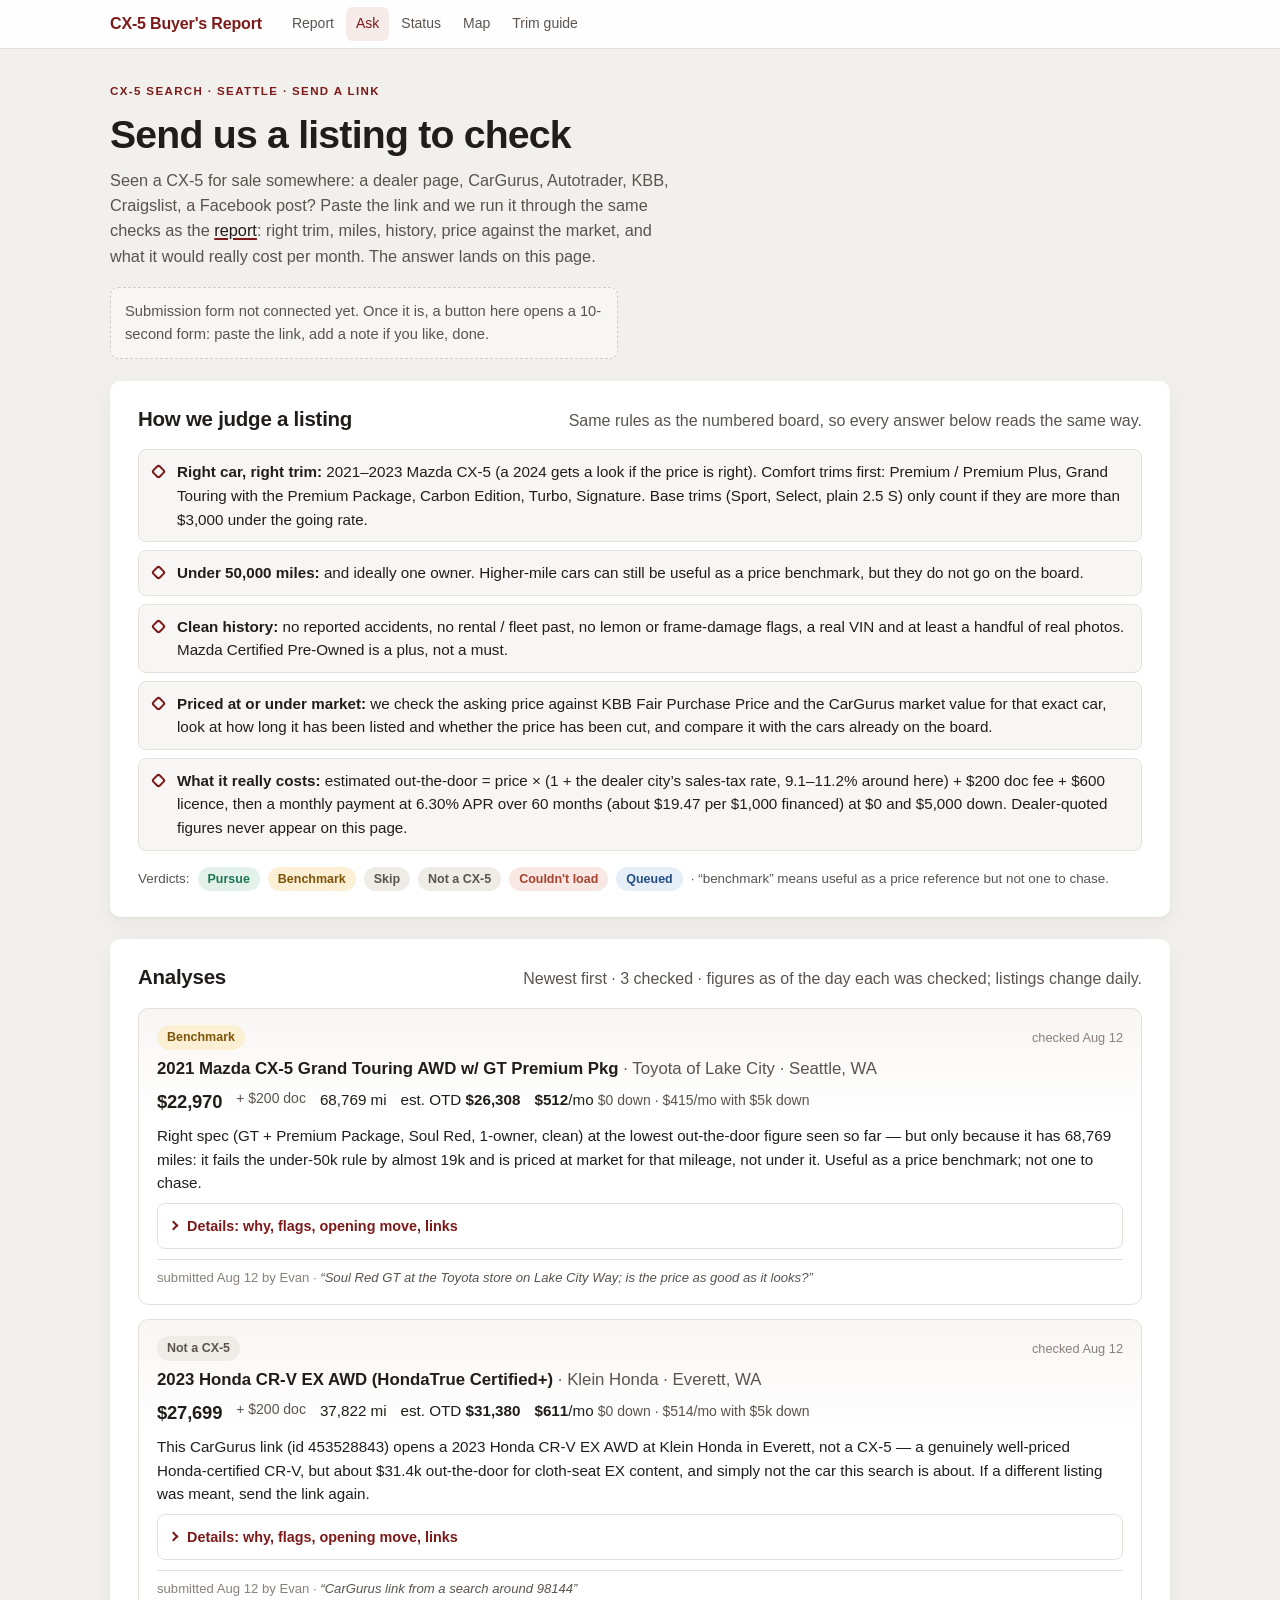
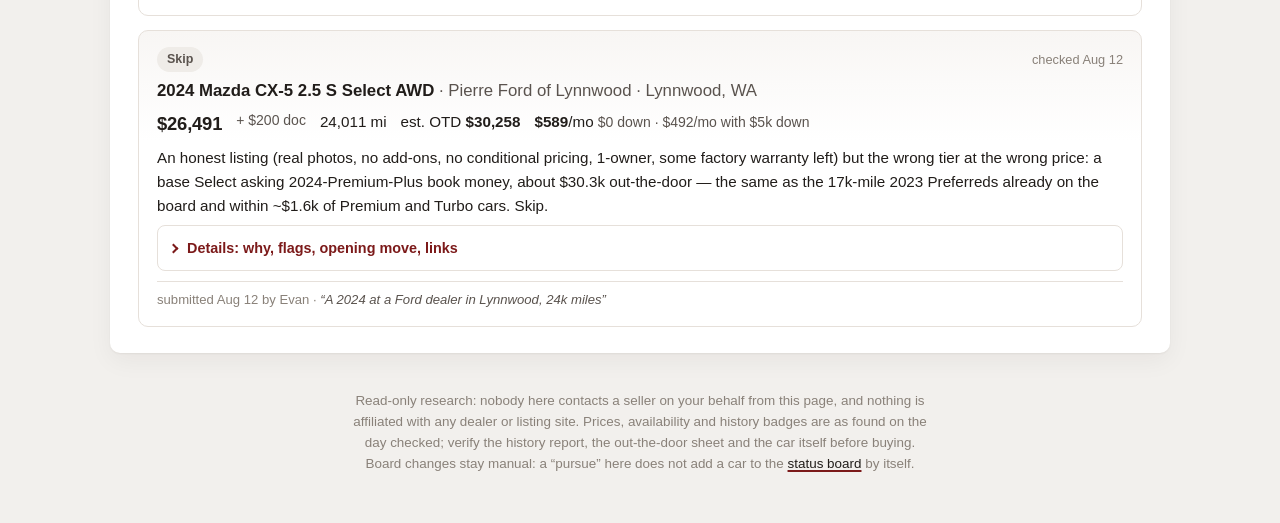
==== ask.html @ 679b2f37 "Add Ask page: submit-a-listing inbox with analyses; seed with three Aug 12 evaluations data/inbox.js" ====
<!doctype html>
<html lang="en">
<head>
<meta charset="utf-8">
<link rel="icon" href="data:image/svg+xml,<svg xmlns=%22http://www.w3.org/2000/svg%22 viewBox=%220 0 100 100%22><text y=%22.9em%22 font-size=%2290%22>&#128663;</text></svg>">
<title>Ask: send a CX-5 listing to check</title>
<meta name="viewport" content="width=device-width, initial-scale=1">
<meta name="robots" content="noindex, nofollow">
<meta name="format-detection" content="telephone=no">
<meta name="color-scheme" content="light">
<meta name="generator" content="tools/build_site.py from data/inbox.json + data/board.json (refreshed 2026-08-12)">
<style>:root {
  color-scheme: light;
  --ground: #f2f0ed;
  --surface: #ffffff;
  --surface-2: #f8f6f4;
  --surface-3: #efece8;
  --ink: #211d1a;
  --ink-2: #5a534e;
  --ink-3: #898179;
  --rule: #e6e0da;
  --rule-2: #d6cec6;
  --accent: #7c1a1a;
  --accent-hover: #621313;
  --accent-soft: #f6ebe9;
  --mark: #a3262a;
  --good: #1a7657;
  --good-soft: #e2f1ea;
  --bad: #a8412d;
  --bad-soft: #f8e7e2;
  --warn: #7d5408;
  --warn-soft: #fbefd4;
  --neutral-soft: #eeeae6;
  --bar-good: #1b8a6b;
  --bar-bad: #c8553d;
  --dot: #b5ada6;
  --y21: #2a78d6;
  --y22: #eb6834;
  --y23: #1baf7a;
  --grid: #ede8e3;
  --shadow: 0 1px 2px rgba(45, 28, 16, .06), 0 8px 24px rgba(45, 28, 16, .05);
  --radius: 10px;
  --font: -apple-system, BlinkMacSystemFont, "Segoe UI", Roboto, "Helvetica Neue", Arial, sans-serif;
  --mono: ui-monospace, SFMono-Regular, Menlo, Consolas, "Liberation Mono", monospace;
}
*, *::before, *::after { box-sizing: border-box; }
html { scroll-behavior: smooth; scroll-padding-top: 64px; -webkit-text-size-adjust: 100%; text-size-adjust: 100%; }
@media (prefers-reduced-motion: reduce) { html { scroll-behavior: auto; } }
body {
  margin: 0; background: var(--ground); color: var(--ink);
  font-family: var(--font); font-size: 16px; line-height: 1.55;
  -webkit-font-smoothing: antialiased; text-rendering: optimizeLegibility;
  overflow-wrap: break-word;
}
.wrap { max-width: 1100px; margin: 0 auto; padding: 0 20px; }
a { color: var(--ink); text-decoration-color: var(--accent); text-decoration-thickness: 1.5px; text-underline-offset: 2px; }
a:hover { color: var(--accent); }
:focus-visible { outline: 2px solid var(--accent); outline-offset: 2px; border-radius: 3px; }
.skip { position: absolute; left: -999px; top: 8px; background: var(--surface); padding: 6px 10px; z-index: 100; }
.skip:focus { left: 8px; }
.muted { color: var(--ink-2); }
.small { font-size: .875rem; }
strong { font-weight: 650; }
h1, h2, h3 { text-wrap: balance; margin: 0; line-height: 1.2; }
p { margin: 0; }
ul { margin: 0; padding-left: 1.2rem; }
li + li { margin-top: .35rem; }
table { font-size: .875rem; border-collapse: collapse; width: 100%; font-variant-numeric: tabular-nums; }
[hidden] { display: none !important; }

/* nav */
.topnav {
  position: sticky; top: 0; z-index: 50;
  background: rgba(255, 255, 255, .92); backdrop-filter: saturate(1.4) blur(8px); -webkit-backdrop-filter: saturate(1.4) blur(8px);
  border-bottom: 1px solid var(--rule);
}
.navwrap { display: flex; align-items: center; gap: 20px; height: 48px; }
.brand { font-weight: 700; letter-spacing: -.01em; text-decoration: none; white-space: nowrap; color: var(--accent); }
.navlinks { position: relative; flex: 1 1 auto; min-width: 0; display: flex; gap: 2px; overflow-x: auto; overflow-y: hidden; scrollbar-width: none; -webkit-overflow-scrolling: touch; overscroll-behavior-x: contain; }
.navlinks::-webkit-scrollbar { display: none; }
.navlinks a {
  display: inline-flex; align-items: center; flex: 0 0 auto;
  text-decoration: none; color: var(--ink-2); font-size: .875rem; padding: 6px 10px; border-radius: 6px; white-space: nowrap;
}
.navlinks a:hover { background: var(--surface-3); color: var(--ink); }
.navlinks a.active { color: var(--accent); background: var(--accent-soft); }

/* masthead */
.masthead { padding-top: 44px; padding-bottom: 34px; }
.eyebrow { text-transform: uppercase; letter-spacing: .12em; font-size: .72rem; font-weight: 650; color: var(--accent); margin-bottom: 10px; }
.masthead h1 { font-size: clamp(1.6rem, 1.05rem + 2.3vw, 2.45rem); font-weight: 750; letter-spacing: -.02em; }
.nb { white-space: nowrap; }
.scope { margin-top: 10px; color: var(--ink-2); font-size: 1.02rem; }
.mast-row { display: flex; flex-wrap: wrap; align-items: center; gap: 12px 18px; margin-top: 18px; }
.pill {
  display: inline-flex; align-items: center; gap: 8px; padding: 6px 12px 6px 10px; border-radius: 999px;
  background: var(--warn-soft); color: var(--warn); font-size: .84rem; font-weight: 600; border: 1px solid #f0dcaa;
}
.pill .dot { flex: 0 0 auto; width: 8px; height: 8px; border-radius: 50%; background: #d4900c; box-shadow: 0 0 0 3px rgba(212, 144, 12, .18); }
.funnel { font-size: .84rem; color: var(--ink-2); font-variant-numeric: tabular-nums; }
.tipline { margin-top: 14px; font-size: .8rem; color: var(--ink-3); }

/* cards / sections */
main.wrap { display: flex; flex-direction: column; gap: 22px; padding-bottom: 12px; }
.card { background: var(--surface); border-radius: var(--radius); box-shadow: var(--shadow); padding: 26px 28px; display: flex; flex-direction: column; gap: 16px; min-width: 0; }
.sec-head { display: flex; flex-wrap: wrap; align-items: baseline; justify-content: space-between; gap: 6px 16px; }
.card h2 { font-size: 1.28rem; font-weight: 700; letter-spacing: -.012em; }
h3.sub { font-size: 1rem; font-weight: 650; margin-top: 6px; }
h3.sub .muted { font-weight: 400; font-size: .875rem; }

/* TL;DR */
.tldr { list-style: none; padding: 0; display: flex; flex-direction: column; gap: 10px; }
.tldr li { margin: 0; padding: 12px 14px 12px 40px; background: var(--surface-2); border: 1px solid var(--rule); border-radius: 8px; position: relative; }
.tldr li::before {
  content: ""; position: absolute; left: 15px; top: 19px; width: 12px; height: 12px; border-radius: 3px; background: var(--accent);
  transform: rotate(45deg); opacity: .9;
}
.tldr li:nth-child(n+2)::before { background: transparent; border: 2px solid var(--accent); }

/* Top 3 */
.picks { display: grid; grid-template-columns: repeat(3, minmax(0, 1fr)); gap: 16px; }
@media screen and (max-width: 860px) { .picks { grid-template-columns: 1fr; } }
.pick { border: 1px solid var(--rule); border-radius: 10px; padding: 18px 18px 16px; display: flex; flex-direction: column; gap: 9px; background: linear-gradient(180deg, var(--surface-2), var(--surface) 120px); min-width: 0; }
.pick-head { display: flex; align-items: center; gap: 8px; flex-wrap: wrap; }
.rank { display: inline-flex; align-items: center; justify-content: center; min-width: 34px; height: 26px; padding: 0 8px; border-radius: 6px; background: var(--accent); color: #fff; font-weight: 700; font-size: .9rem; font-variant-numeric: tabular-nums; }
.rank.sm { min-width: 30px; height: 22px; font-size: .8rem; background: var(--accent-soft); color: var(--accent); }
.pick-tag { font-size: .75rem; text-transform: uppercase; letter-spacing: .08em; font-weight: 650; color: var(--ink-2); margin-right: auto; }
.pick h3 { font-size: 1.06rem; font-weight: 650; }
.price { font-size: 2rem; font-weight: 750; letter-spacing: -.02em; line-height: 1.05; font-variant-numeric: tabular-nums; }
.pick-meta { font-size: .9rem; color: var(--ink-2); }
.pick-badges { display: flex; flex-wrap: wrap; gap: 6px; }
.monthly { font-size: .95rem; padding: 8px 10px; background: var(--surface-2); border-radius: 7px; border: 1px solid var(--rule); }
.why { font-size: .9rem; color: var(--ink-2); flex: 1; }
.runner { margin-top: 2px; }
.btn {
  display: inline-flex; align-items: center; justify-content: center; gap: 6px; align-self: flex-start;
  background: var(--accent); color: #fff; border: 1px solid var(--accent); border-radius: 7px; padding: 8px 14px; min-height: 36px;
  font: inherit; font-size: .9rem; font-weight: 600; text-decoration: none; cursor: pointer; line-height: 1.2;
  -webkit-tap-highlight-color: rgba(124, 26, 26, .15);
}
.btn:hover { background: var(--accent-hover); color: #fff; }
.btn.ghost { background: var(--surface); color: var(--accent); }
.btn.ghost:hover { background: var(--accent-soft); }
.btn.block { display: flex; align-self: stretch; width: 100%; min-height: 46px; font-size: .95rem; }

/* badges */
.badge { display: inline-flex; align-items: center; padding: 2px 8px; border-radius: 999px; font-size: .75rem; font-weight: 600; line-height: 1.5; white-space: nowrap; background: var(--neutral-soft); color: var(--ink-2); }
.badge.plain { background: var(--surface-3); color: var(--ink-2); }
.badge.cpo { background: var(--accent-soft); color: var(--accent); }
.badge.deal.great { background: var(--good-soft); color: var(--good); }
.badge.deal.good { background: #e6eef8; color: #244f86; }
.badge.deal.nohaggle { background: var(--warn-soft); color: var(--warn); }
.badge.warn { background: var(--warn-soft); color: var(--warn); }
.badge.status.ok { background: var(--good-soft); color: var(--good); }
.badge.status.blocked { background: var(--bad-soft); color: var(--bad); }
.badge.status.fallback { background: var(--warn-soft); color: var(--warn); }
.badge.src { border-radius: 5px; font-weight: 650; letter-spacing: .01em; }
.src-cargurus { background: #dff1f3; color: #0b5563; }
.src-kbb { background: #e6e8f8; color: #2c3990; }
.src-carscom { background: #f1e5f5; color: #6a2c80; }
.src-carmax { background: #fcefcf; color: #74510a; }
.src-carvana { background: #dff0fa; color: #0a5883; }
.src-truecar { background: #e3f3e6; color: #1d6a3a; }
.src-iseecars { background: #fbe8dc; color: #87400e; }
.src-craigslist { background: #ede8f7; color: #4a2f92; }
.src-autotempest, .src-carsoup, .src-autobytel { background: #ecebe8; color: #4a443f; }

/* tables */
.scroll { overflow-x: auto; border: 1px solid var(--rule); border-radius: 8px; background: var(--surface); -webkit-overflow-scrolling: touch; }
.scroll-hint { display: none; font-size: .75rem; color: var(--ink-3); text-align: right; margin: -8px 2px -10px; letter-spacing: .02em; }
table.data th, table.data td { padding: 9px 12px; text-align: left; vertical-align: top; border-bottom: 1px solid var(--rule); }
table.data tbody tr:last-child td, table.data tbody tr:last-child th { border-bottom: 0; }
table.data thead th { background: var(--surface-2); font-size: .75rem; text-transform: uppercase; letter-spacing: .06em; color: var(--ink-2); font-weight: 650; white-space: nowrap; position: relative; }
table.data tbody tr:hover td { background: #fbfaf8; }
table.data .num { text-align: right; white-space: nowrap; }
table.data td.note { min-width: 220px; color: var(--ink-2); }
table.data td.note strong { color: var(--ink); }
table.data tr.hl td { background: #fdf8ef; }
table.compact { width: auto; min-width: 60%; }
table.compact th[scope=row] { font-weight: 650; white-space: nowrap; background: transparent; text-transform: none; letter-spacing: 0; font-size: inherit; color: var(--ink); }
tr.delta-row td, tr.delta-row th { background: var(--surface-2) !important; }
.good-t { color: var(--good); font-weight: 600; }
.bad-t { color: var(--bad); font-weight: 600; }
.tlink { font-weight: 600; font-size: .82rem; text-decoration: none; border: 1px solid var(--rule-2); padding: 3px 9px; border-radius: 6px; display: inline-block; white-space: nowrap; }
.tlink:hover { border-color: var(--accent); background: var(--accent-soft); }
.scroll.fit { width: -moz-fit-content; width: fit-content; max-width: 100%; }
/* the 12-column shortlist table gets a compact treatment and may break out of the 1100px column on wide screens */
#shortlist { align-self: center; width: min(1230px, calc(100vw - 56px)); }
@media (max-width: 1160px) { #shortlist { width: 100%; } }
#shortlist-table { font-size: .8125rem; }
#shortlist-table th, #shortlist-table td { padding: 8px 8px; }
#shortlist-table thead th { letter-spacing: .04em; }
#shortlist-table td:nth-child(4) { min-width: 96px; }
#shortlist-table td:nth-child(7) { min-width: 118px; }
#shortlist-table td.note { min-width: 160px; }
#shortlist-table .delta { color: var(--ink-2); margin-top: 3px; white-space: nowrap; font-size: .75rem; }
#shortlist-table .also { color: var(--ink-3); margin-top: 3px; font-size: .72rem; line-height: 1.3; }
.badge.wrapok { white-space: normal; text-align: center; line-height: 1.25; padding-top: 3px; padding-bottom: 3px; }

.badge.status-active { background: #1e7d46; color: #fff; }
.badge.status-sold { background: #8a8790; color: #fff; }
tr:has(.status-sold) td { opacity: .55; }
tr:has(.status-sold) td:nth-child(2) { opacity: 1; }
#shortlist-table { font-size: .85em; }
#shortlist-table th, #shortlist-table td { padding-right: 12px; }
#shortlist-table td.note { min-width: 260px; }
/* sortable headers */
.sortable th button { all: unset; cursor: pointer; display: inline-flex; align-items: center; gap: 6px; }
.sortable th button:focus-visible { outline: 2px solid var(--accent); outline-offset: 2px; border-radius: 3px; }
.sortable th .si { width: 0; height: 0; border-left: 4px solid transparent; border-right: 4px solid transparent; border-top: 5px solid var(--rule-2); opacity: .9; }
.sortable th[aria-sort=ascending] .si { border-top: 0; border-bottom: 5px solid var(--accent); }
.sortable th[aria-sort=descending] .si { border-top: 5px solid var(--accent); }
.sortable th[data-nosort] .si { display: none; }
.sortable th[data-nosort] button { cursor: default; }
.dq { border-top: 1px solid var(--rule); padding-top: 12px; }

/* shortlist: card presentation (phones + print); the table is the desktop presentation */
.sl-card-view { display: none; flex-direction: column; gap: 12px; }
.sl-tools { display: none; align-items: center; gap: 12px; }
.js .sl-tools { display: flex; }
.sl-tools label { flex: 0 0 auto; font-size: .75rem; text-transform: uppercase; letter-spacing: .06em; color: var(--ink-2); font-weight: 650; }
.selwrap { position: relative; flex: 1 1 auto; min-width: 0; display: flex; }
.selwrap::after {
  content: ""; position: absolute; right: 16px; top: 50%; width: 8px; height: 8px; pointer-events: none;
  border-right: 2px solid var(--accent); border-bottom: 2px solid var(--accent); transform: translateY(-70%) rotate(45deg);
}
.select {
  -webkit-appearance: none; appearance: none; width: 100%; font: inherit; font-size: 1rem; color: var(--ink); min-height: 44px;
  padding: 8px 38px 8px 12px; border: 1px solid var(--rule-2); border-radius: 8px; background: var(--surface);
}
.select:focus { outline: none; border-color: var(--accent); box-shadow: 0 0 0 3px rgba(124, 26, 26, .12); }
.sl-cards { display: flex; flex-direction: column; gap: 12px; }
.slc { border: 1px solid var(--rule); border-radius: 10px; padding: 14px 14px 14px; display: flex; flex-direction: column; gap: 9px; background: linear-gradient(180deg, var(--surface-2), var(--surface) 90px); min-width: 0; }
.slc-head { display: flex; align-items: flex-start; gap: 10px; }
.slc-head .rank { flex: 0 0 auto; margin-top: 1px; }
.slc-title { flex: 1 1 auto; min-width: 0; font-size: 1.02rem; font-weight: 650; line-height: 1.3; text-wrap: pretty; }
.slc-title .yr { color: var(--ink-2); font-weight: 600; font-variant-numeric: tabular-nums; }
.slc-head .badge.src { flex: 0 0 auto; margin-top: 3px; }
.slc-price { display: flex; align-items: baseline; flex-wrap: wrap; gap: 4px 14px; font-variant-numeric: tabular-nums; }
.slc-price .p { font-size: 1.6rem; font-weight: 750; letter-spacing: -.02em; line-height: 1.05; }
.slc-price .mo { font-size: 1rem; color: var(--ink); }
.slc-price .mo strong { font-size: 1.1rem; color: var(--accent); font-weight: 700; }
.slc-price .mo .muted { font-size: .8rem; }
.slc-meta { font-size: .9rem; color: var(--ink-2); }
.slc-facts { display: grid; grid-template-columns: repeat(2, minmax(0, 1fr)); gap: 8px 12px; margin: 0; padding: 9px 10px; background: var(--surface-2); border: 1px solid var(--rule); border-radius: 8px; }
.slc-facts > div { display: flex; flex-direction: column; gap: 2px; min-width: 0; }
.slc-facts dt { font-size: .68rem; text-transform: uppercase; letter-spacing: .06em; color: var(--ink-3); font-weight: 650; }
.slc-facts dd { margin: 0; font-size: .86rem; display: flex; flex-wrap: wrap; align-items: center; gap: 4px 6px; }
.slc-facts .delta { color: var(--ink-2); font-size: .8rem; white-space: nowrap; }
.slc-facts .also { flex: 0 0 100%; color: var(--ink-2); font-size: .8rem; }
.slc-note { font-size: .9rem; color: var(--ink-2); }
.slc-note strong { color: var(--ink); }

/* charts */
.chart-wrap { overflow-x: auto; border: 1px solid var(--rule); border-radius: 8px; background: var(--surface); padding: 8px; }
svg.chart { display: block; width: 100%; height: auto; font-family: var(--font); -webkit-tap-highlight-color: transparent; }
svg.chart.m { display: none; }
svg.chart .plot-bg { fill: #fdfcfb; }
svg.chart .grid { stroke: var(--grid); stroke-width: 1; }
svg.chart .grid-v { stroke: #f3efeb; }
svg.chart .grid-minor { stroke: #f5f2ee; stroke-width: 1; }
svg.chart .axis { stroke: var(--rule-2); stroke-width: 1; }
svg.chart .tick { font-size: 13px; fill: var(--ink-3); font-variant-numeric: tabular-nums; }
svg.chart .axis-title { font-size: 13.5px; fill: var(--ink-2); font-weight: 600; }
svg.chart .axis-note { font-size: 12.5px; fill: var(--ink-3); }
svg.chart .pt circle, svg.chart .pt path { fill: var(--dot); stroke: #fff; stroke-width: 1.2px; opacity: .9; transition: fill .2s; }
svg.chart.tinted .pt.y2021:not(.sl) circle { fill: var(--y21); opacity: .7; }
svg.chart.tinted .pt.y2022:not(.sl) path { fill: var(--y22); opacity: .7; }
svg.chart.tinted .pt.y2023:not(.sl) path { fill: var(--y23); opacity: .75; }
svg.chart .pt.sl circle, svg.chart .pt.sl path { fill: var(--mark); stroke: #fff; stroke-width: 1.8px; opacity: 1; }
svg.chart .pt.hot circle, svg.chart .pt.hot path { stroke: var(--ink); stroke-width: 2px; opacity: 1; }
svg.chart .pt-label { font-size: 12.5px; font-weight: 700; fill: var(--ink); paint-order: stroke; stroke: #fff; stroke-width: 3px; stroke-linejoin: round; font-variant-numeric: tabular-nums; }
svg.chart .pt.sl.gone circle, svg.chart .pt.sl.gone path { fill: var(--surface); stroke: var(--ink-3); stroke-width: 1.6px; stroke-dasharray: 3 2; opacity: .9; }
svg.chart .pt-label.gone { fill: var(--ink-3); font-weight: 600; }
.lg.gonemark circle { fill: var(--surface); stroke: var(--ink-3); stroke-width: 1.4; stroke-dasharray: 2 1.5; }
.pick.sold { opacity: .62; background: var(--surface-2); }
.pick.sold .price s { color: var(--ink-3); }
.pick.sold .btn[aria-disabled] { pointer-events: none; opacity: .6; cursor: default; }
.removed { border-top: 1px solid var(--rule); padding-top: 10px; margin-top: 4px; }
.pick .price .small { font-size: .45em; font-weight: 500; letter-spacing: 0; margin-left: 4px; }
#shortlist-table td.num .badge.plain, .slc-price .badge.plain, #newfinds .badge.plain { font-size: .66rem; padding: 1px 6px; vertical-align: 2px; }
#shortlist-table td.num .delta { white-space: normal; line-height: 1.3; }
#newfinds .badge.warn { font-size: .66rem; margin-left: 4px; vertical-align: 2px; }
#watchlist h3.sub { margin-top: 18px; }
#watchlist h3.sub:first-of-type { margin-top: 4px; }
#watchlist .badge.plain { font-size: .66rem; padding: 1px 6px; vertical-align: 2px; }
table.watch td:first-child { min-width: 190px; }
table.watch td:nth-child(2) { min-width: 130px; }
table.watch td.note { min-width: 260px; }
table.watch-detail td.note { min-width: 320px; }
table.watch-detail td.note .hist { color: var(--ink-3); margin-bottom: 3px; }
ul.flags { margin: 4px 0 0; padding-left: 1.1em; color: var(--warn); }
ul.flags li { margin: 1px 0; }
svg.chart .row-label { font-size: 13px; fill: var(--ink); }
svg.chart .row-year { fill: var(--ink-3); font-variant-numeric: tabular-nums; }
svg.chart .bar-good { fill: var(--bar-good); }
svg.chart .bar-bad { fill: var(--bar-bad); }
svg.chart .bar-val { font-size: 12.5px; fill: var(--ink-2); font-variant-numeric: tabular-nums; font-weight: 600; }
svg.chart .bar-val.neg { fill: var(--good); }
svg.chart .bar-val.pos { fill: var(--bad); }
svg.chart .row-hit { fill: transparent; }
svg.chart .bar-row:hover .row-hit, svg.chart .bar-row.hot .row-hit { fill: #f7f4f0; }
/* portrait tablets scale the 900-unit desktop charts to ~650px: bump type there so it stays around 10-11px effective */
@media screen and (min-width: 760px) and (max-width: 1023px) {
  svg.chart.d .tick, svg.chart.d .axis-title { font-size: 15px; }
  svg.chart.d .axis-note, svg.chart.d .row-label, svg.chart.d .bar-val { font-size: 14px; }
  svg.chart.d .pt-label { font-size: 14.5px; stroke-width: 3.5px; }
}
/* phone variants carry larger type so labels stay legible when the viewBox is scaled to ~300px */
svg.chart.m .tick { font-size: 13.5px; }
svg.chart.m .axis-title { font-size: 13.5px; }
svg.chart.m .axis-note { font-size: 13px; }
svg.chart.m .pt-label { font-size: 14px; stroke-width: 3.5px; }
svg.chart.m .row-label { font-size: 14px; }
svg.chart.m .bar-val { font-size: 13.5px; }
.legend { display: flex; flex-wrap: wrap; align-items: center; gap: 8px 16px; font-size: .84rem; color: var(--ink-2); }
.lg-item { display: inline-flex; align-items: center; gap: 6px; white-space: nowrap; }
.lg { width: 14px; height: 14px; flex: 0 0 auto; }
.lg circle, .lg path { fill: var(--dot); stroke: #fff; stroke-width: 1; }
.legend.tinted .lg.y2021 circle { fill: var(--y21); }
.legend.tinted .lg.y2022 path { fill: var(--y22); }
.legend.tinted .lg.y2023 path { fill: var(--y23); }
.lg.slmark circle { fill: var(--mark); }
.lg-sep { width: 1px; height: 16px; background: var(--rule-2); }
.toggle { margin-left: auto; display: none; align-items: center; gap: 6px; cursor: pointer; user-select: none; -webkit-user-select: none; }
.js .toggle { display: inline-flex; }
.toggle input { accent-color: var(--accent); width: 15px; height: 15px; margin: 0; }
.caption { font-size: .875rem; color: var(--ink-2); max-width: 80ch; }
.tip {
  position: fixed; z-index: 80; pointer-events: none; max-width: 280px;
  background: #231e1b; color: #fff; font-size: .8rem; line-height: 1.4; padding: 8px 10px; border-radius: 7px;
  box-shadow: 0 6px 20px rgba(0, 0, 0, .18);
}
.tip b { font-weight: 650; }
.tip .t2 { color: #d9d1ca; }

/* trims */
.footnotes { display: flex; flex-direction: column; gap: 4px; }
.soft li, .nh li, .rules li { margin-top: .45rem; }

/* cost */
.assump { display: grid; grid-template-columns: repeat(2, minmax(0, 1fr)); gap: 1px; margin: 0; background: var(--rule); border: 1px solid var(--rule); border-radius: 8px; overflow: hidden; }
@media (max-width: 720px) { .assump { grid-template-columns: 1fr; } }
.assump > div { background: var(--surface-2); padding: 9px 12px; display: flex; gap: 12px; min-width: 0; }
.assump dt { flex: 0 0 128px; font-size: .75rem; text-transform: uppercase; letter-spacing: .06em; color: var(--ink-2); font-weight: 650; padding-top: 2px; }
.assump dd { margin: 0; font-size: .9rem; font-variant-numeric: tabular-nums; min-width: 0; }
.taxnote { margin: -6px 0 0; }
.thumb { padding: 10px 14px; background: var(--accent-soft); border-radius: 8px; color: var(--accent); font-weight: 600; font-size: .95rem; }
.calc { border: 1px solid var(--rule); border-radius: 10px; padding: 18px; background: var(--surface-2); display: flex; flex-direction: column; gap: 12px; }
.calc h3.sub { margin-top: 0; }
.calc-grid { display: none; grid-template-columns: repeat(4, minmax(0, 1fr)); gap: 12px; }
.js .calc-grid { display: grid; }
@media (max-width: 760px) { .calc-grid { grid-template-columns: repeat(2, minmax(0, 1fr)); } }
.calc-grid label { display: flex; flex-direction: column; gap: 5px; font-size: .78rem; text-transform: uppercase; letter-spacing: .06em; color: var(--ink-2); font-weight: 650; min-width: 0; }
.inwrap { display: flex; align-items: center; background: var(--surface); border: 1px solid var(--rule-2); border-radius: 7px; overflow: hidden; min-height: 44px; }
.inwrap:focus-within { border-color: var(--accent); box-shadow: 0 0 0 3px rgba(124, 26, 26, .12); }
.inwrap .pre, .inwrap .post { padding: 0 9px; color: var(--ink-3); font-size: .9rem; text-transform: none; letter-spacing: 0; font-weight: 500; }
.inwrap input { all: unset; flex: 1; min-width: 0; padding: 9px 8px; font-size: 1rem; color: var(--ink); font-variant-numeric: tabular-nums; text-transform: none; letter-spacing: 0; font-weight: 500; }
.calc-out { display: grid; grid-template-columns: repeat(5, minmax(0, 1fr)); gap: 10px; }
@media (max-width: 860px) { .calc-out { grid-template-columns: repeat(2, minmax(0, 1fr)); } .calc-out .em { grid-column: 1 / -1; order: -1; } }
.calc-out > div { background: var(--surface); border: 1px solid var(--rule); border-radius: 8px; padding: 10px 12px; display: flex; flex-direction: column; gap: 2px; min-width: 0; }
.calc-out .k { font-size: .72rem; text-transform: uppercase; letter-spacing: .06em; color: var(--ink-2); font-weight: 650; }
.calc-out .v { font-size: 1.25rem; font-weight: 700; letter-spacing: -.01em; font-variant-numeric: tabular-nums; }
.calc-out .em { border-color: #e7c9c4; background: #fffaf9; }
.calc-out .em .v { color: var(--accent); font-size: 1.45rem; }
.calc-example { font-size: .84rem; color: var(--ink-2); padding: 8px 10px; border: 1px dashed var(--rule-2); border-radius: 7px; background: var(--surface); font-variant-numeric: tabular-nums; }
.calc-example strong { color: var(--ink); }

/* email */
blockquote.email { margin: 0; padding: 16px 18px; background: var(--surface-2); border: 1px solid var(--rule); border-radius: 8px; font-size: .95rem; line-height: 1.6; white-space: pre-wrap; }
textarea.email-ta {
  display: block; width: 100%; min-height: 15rem; margin: 0; padding: 14px 16px; resize: vertical;
  font: inherit; font-size: 1rem; line-height: 1.55; color: var(--ink); background: #fffef8; border: 2px solid var(--accent); border-radius: 8px;
}
#copy-btn { display: none; min-height: 40px; }
.js #copy-btn { display: inline-flex; }
.copy-status { font-size: .84rem; color: var(--ink-2); }
.recall { padding: 10px 14px; border: 1px solid var(--rule); border-radius: 8px; background: var(--surface-2); font-size: .92rem; }
.foot { display: flex; flex-direction: column; gap: 2px; }

.footer { padding-top: 26px; padding-bottom: 48px; color: var(--ink-3); font-size: .84rem; text-align: center; }
.footer p { max-width: 78ch; margin: 0 auto; }

/* touch screens of any size get 44px targets in the chrome */
@media screen and (pointer: coarse) {
  .navlinks a, .btn, #copy-btn { min-height: 44px; }
  .tlink { padding: 9px 12px; }
  .toggle { min-height: 40px; }
}

/* ---------- phones & small tablets (screen only, so print keeps the desktop presentation) ---------- */
@media screen and (max-width: 759px) {
  .navwrap { height: 52px; gap: 10px; }
  .navlinks { gap: 4px; padding: 0 2px; -webkit-mask-image: linear-gradient(to right, #000 calc(100% - 28px), transparent); mask-image: linear-gradient(to right, #000 calc(100% - 28px), transparent); }
  .navlinks::after { content: ""; flex: 0 0 22px; }
  .navlinks a { min-height: 44px; padding: 0 1px; border-radius: 999px; }
  .navlinks a > span { display: inline-flex; align-items: center; height: 32px; padding: 0 12px; border: 1px solid var(--rule-2); border-radius: 999px; background: var(--surface); color: var(--ink); font-size: .86rem; font-weight: 550; }
  /* let long numeric headers wrap so the name column keeps its width inside the side-scrolling tables */
  table.data thead th, table.data thead th.num { white-space: normal; line-height: 1.3; vertical-align: bottom; }
  #trim-table td:nth-child(2) { min-width: 118px; }
  #cost-table td:nth-child(2) { min-width: 150px; }
  #trim-table thead th.num, #cost-table thead th.num { min-width: 64px; }
  .navlinks a:hover { background: transparent; }
  .navlinks a.active { background: transparent; }
  .navlinks a.active > span { background: var(--accent); border-color: var(--accent); color: #fff; }
  /* shortlist as cards */
  .sl-table-view { display: none; }
  .sl-card-view { display: flex; }
  #shortlist .sec-head p { display: none; }
  /* phone chart variants */
  svg.chart.d { display: none; }
  svg.chart.m { display: block; max-width: 540px; margin: 0 auto; }
  .chart-wrap { padding: 4px; }
  .legend { gap: 8px 14px; }
  .toggle { margin-left: 0; min-height: 40px; }
  .scroll-hint { display: block; }
  .btn { min-height: 44px; }
  .pick .btn { align-self: stretch; width: 100%; min-height: 46px; }
  #copy-btn { min-height: 44px; padding: 8px 18px; }
  .calc-out .v { font-size: 1.15rem; }
  table.data td.note { min-width: 180px; }
}
@media screen and (max-width: 600px) {
  .wrap { padding: 0 12px; }
  .card { padding: 18px 16px; }
  .masthead { padding-top: 30px; padding-bottom: 26px; }
  .brand { display: none; }
  table.data th, table.data td { padding: 8px 9px; }
  .assump dt { flex-basis: 104px; }
  .calc { padding: 14px; }
}
@media screen and (max-width: 479px) {
  .calc-grid { grid-template-columns: 1fr; }
  .slc-price .p { font-size: 1.5rem; }
}

/* ---------- print / PDF ---------- */
@page { size: letter portrait; margin: 0.5in 0.45in; }
@media print {
  :root { --shadow: none; }
  html { scroll-padding-top: 0; }
  body { background: #fff; font-size: 10.5pt; }
  .topnav, .skip, .tipline, .sl-tools, .scroll-hint, .calc-grid, #copy-btn, .copy-status, .toggle, .tip, textarea.email-ta { display: none !important; }
  blockquote.email { display: block !important; }
  .wrap { max-width: none; padding: 0; }
  main.wrap { gap: 18px; }
  .masthead { padding-top: 0; padding-bottom: 14px; }
  .masthead h1 { font-size: 1.85rem; }
  .mast-row { margin-top: 12px; }
  /* sections become ruled headings instead of boxes, so a section that starts at a page foot never leaves an empty frame behind */
  .card { box-shadow: none; border: 0; border-radius: 0; background: transparent; break-inside: auto; padding: 0; gap: 10px; }
  .card > h2, .card > .sec-head { border-top: 1.5px solid #cfc7bf; padding-top: 10px; }
  .tldr { gap: 6px; }
  .tldr li { padding: 8px 12px 8px 34px; }
  .tldr li::before { top: 13px; left: 12px; }
  #shortlist { width: 100%; }
  .pick, .slc, tr, .assump > div, .chart-wrap, blockquote.email, .calc, .calc-out, .tldr li, .thumb, .recall { break-inside: avoid; page-break-inside: avoid; }
  table.data { break-inside: auto; }
  thead { display: table-header-group; }
  .scroll, .chart-wrap { overflow: visible; border-color: #ddd; }
  .scroll.fit { width: auto; }
  table.data thead th, table.data thead th.num { white-space: normal; line-height: 1.3; vertical-align: bottom; }
  table.data th, table.data td { padding: 6px 8px; }
  #trim-table td:nth-child(2) { min-width: 150px; }
  #cost-table td:nth-child(2) { min-width: 190px; }
  svg.chart.d { display: block; }
  svg.chart.m { display: none; }
  /* top 3: one compact two-column card per pick so each can break onto the next page on its own */
  .picks { grid-template-columns: 1fr; gap: 10px; }
  .pick { display: grid; grid-template-columns: minmax(0, 1fr) minmax(0, 1.35fr); column-gap: 18px; row-gap: 4px; align-items: start; padding: 10px 12px; background: #fff; }
  .monthly { padding: 5px 8px; }
  .pick > * { grid-column: 1; }
  .pick .why { grid-column: 2; grid-row: 1 / span 5; font-size: .86rem; }
  .pick .btn { grid-column: 2; grid-row: 6; justify-self: start; align-self: end; }
  .price { font-size: 1.5rem; }
  /* shortlist as two-up cards (the 12-column table clips on Letter) */
  .sl-table-view { display: none; }
  .sl-card-view { display: block; }
  .sl-cards { display: grid; grid-template-columns: repeat(2, minmax(0, 1fr)); gap: 10px; }
  .slc { padding: 10px 12px; gap: 6px; background: #fff; }
  .slc-title { font-size: .98rem; }
  .slc-price .p { font-size: 1.3rem; }
  .slc-price .mo strong { font-size: 1rem; }
  .slc-facts { grid-template-columns: minmax(0, 1.3fr) minmax(0, .9fr) minmax(0, .8fr) minmax(0, 1.4fr); padding: 6px 8px; gap: 4px 10px; background: #fafafa; }
  .slc-facts dd { font-size: .8rem; }
  .slc-note { font-size: .82rem; }
  a.btn, a.btn.block { background: none; color: var(--accent); border-color: #ccc; min-height: 0; padding: 5px 10px; font-size: .84rem; }
  a.btn.block { display: inline-flex; width: auto; align-self: flex-start; }
  a[href^="http"]::after { content: none; }
  h2, h3, .sec-head, .scroll-hint, .legend { break-after: avoid; page-break-after: avoid; }
  .calc { padding: 12px 14px; gap: 8px; background: #fafafa; }
  .calc-out { grid-template-columns: repeat(5, minmax(0, 1fr)); gap: 8px; }
  .calc-out .em { grid-column: auto; order: 0; }
  .calc-out > div { padding: 7px 9px; }
  .calc-out .v { font-size: 1.02rem; }
  .calc-out .em .v { font-size: 1.12rem; }
  .caption { max-width: none; }
  .taxnote { font-size: .8rem; line-height: 1.35; margin-top: -4px; }
  .assump > div { padding: 7px 10px; }
  .footer p { font-size: .78rem; }
}
/* generated-page additions (Aug 12): basis badges, cost-table sub-lines, changelog, benchmark rows, 6-input calculator */
.badge.deal.fair { background: var(--surface-3); color: var(--ink-2); }
.badge.status-benchmark, .src-autotrader { background: #e3ecf8; color: #234e91; }
.badge.basis { font-size: .66rem; padding: 1px 6px; vertical-align: 1px; }
.badge.basis.quoted { background: var(--good-soft); color: var(--good); }
.badge.basis.est { background: var(--surface-3); color: var(--ink-2); }
#cost-table td .sub, #compare-table td .sub { display: block; font-size: .74rem; color: var(--ink-3); font-weight: 400; white-space: normal; line-height: 1.3; }
#cost-table tr.bench td { background: var(--surface-2); color: var(--ink-2); }
.rulenote { font-size: .8rem; color: var(--ink-3); margin: 0; }
.changes { margin: 0; padding-left: 1.1em; display: flex; flex-direction: column; gap: 6px; font-size: .92rem; }
.changes .when { font-weight: 650; color: var(--ink); }
.downloads { font-size: .84rem; color: var(--ink-2); margin: 6px 0 0; }
.downloads a { font-weight: 600; }
.js .calc-grid { grid-template-columns: repeat(3, minmax(0, 1fr)); }
@media (max-width: 760px) { .js .calc-grid { grid-template-columns: repeat(2, minmax(0, 1fr)); } }
@media (max-width: 430px) { .js .calc-grid { grid-template-columns: 1fr; } }
@media print { .downloads { display: none !important; } }
/* Ask page entry point (Aug 12): masthead link on the report; the page itself adds tools/assets/ask.css */
.askline { margin: 10px 0 0; font-size: .92rem; }
.askline a { display: inline-flex; align-items: center; gap: 6px; flex-wrap: wrap; padding: 9px 14px; border-radius: 8px; background: var(--accent-soft); border: 1px solid #e8cfcb; color: var(--accent); text-decoration: none; line-height: 1.3; }
.askline a strong { color: var(--ink); font-weight: 650; }
.askline a:hover { background: #f1dfdc; }
@media screen and (pointer: coarse) { .askline a { min-height: 44px; } }
@media print { .askline { display: none !important; } }

/* ask.html additions on top of report.css: submit box, judging rules, analysis cards */
.ask-mast { padding-top: 34px; padding-bottom: 22px; }
.ask-mast .scope { max-width: 62ch; }
.ask-cta { margin-top: 18px; display: flex; flex-direction: column; gap: 8px; align-items: flex-start; }
.ask-cta .btn { min-height: 52px; padding: 12px 20px; font-size: 1.02rem; border-radius: 9px; }
.ask-cta .btn .sub { font-weight: 400; opacity: .9; }
.ask-cta .eta { font-size: .9rem; color: var(--ink-2); }
.notconn { margin-top: 18px; padding: 12px 14px; border: 1px dashed var(--rule-2); border-radius: 8px; background: var(--surface-2); color: var(--ink-2); font-size: .92rem; max-width: 62ch; }
ul.judge { list-style: none; padding: 0; display: flex; flex-direction: column; gap: 8px; }
ul.judge li { margin: 0; padding: 10px 12px 10px 38px; background: var(--surface-2); border: 1px solid var(--rule); border-radius: 8px; position: relative; font-size: .95rem; }
ul.judge li::before { content: ""; position: absolute; left: 14px; top: 16px; width: 11px; height: 11px; border-radius: 3px; border: 2px solid var(--accent); transform: rotate(45deg); }
ul.judge li strong { color: var(--ink); }
.legend-v { display: flex; flex-wrap: wrap; gap: 6px 8px; align-items: center; font-size: .84rem; color: var(--ink-2); }

/* verdict / status badges */
.badge.vd { font-size: .78rem; padding: 3px 10px; }
.badge.vd-pursue { background: var(--good-soft); color: var(--good); }
.badge.vd-benchmark { background: var(--warn-soft); color: var(--warn); }
.badge.vd-skip, .badge.vd-notcx5 { background: var(--surface-3); color: var(--ink-2); }
.badge.vd-couldntload, .badge.vd-error { background: var(--bad-soft); color: var(--bad); }
.badge.vd-queued { background: #e6eef8; color: #244f86; }
.badge.vd-analyzing { background: var(--accent-soft); color: var(--accent); }

/* analysis cards */
.inbox-list { display: flex; flex-direction: column; gap: 14px; }
.ib { border: 1px solid var(--rule); border-radius: 10px; padding: 16px 18px; display: flex; flex-direction: column; gap: 8px; background: linear-gradient(180deg, var(--surface-2), var(--surface) 110px); min-width: 0; }
.ib.is-pursue { border-color: #b9dccb; }
.ib.is-queued, .ib.is-analyzing { background: var(--surface-2); border-style: dashed; }
.ib-head { display: flex; align-items: center; gap: 8px; flex-wrap: wrap; }
.ib-head .when { margin-left: auto; font-size: .8rem; color: var(--ink-3); }
.ib-title { font-size: 1.05rem; font-weight: 650; line-height: 1.3; }
.ib-title .sub { font-weight: 400; color: var(--ink-2); }
.ib-facts { display: flex; flex-wrap: wrap; gap: 4px 14px; font-size: .95rem; font-variant-numeric: tabular-nums; }
.ib-facts .p { font-weight: 700; font-size: 1.15rem; letter-spacing: -.01em; }
.ib-facts .mo strong { font-weight: 700; }
.ib-one { font-size: .95rem; }
.ib-url { font-size: .84rem; color: var(--ink-2); word-break: break-all; }
.ib-foot { font-size: .82rem; color: var(--ink-3); border-top: 1px solid var(--rule); padding-top: 8px; margin-top: 2px; }
.ib-foot q { color: var(--ink-2); font-style: italic; }
details.ib-more { border: 1px solid var(--rule); border-radius: 8px; background: var(--surface); }
details.ib-more > summary { cursor: pointer; list-style: none; padding: 10px 12px; font-size: .9rem; font-weight: 600; color: var(--accent); display: flex; align-items: center; gap: 8px; min-height: 44px; -webkit-tap-highlight-color: rgba(124, 26, 26, .12); }
details.ib-more > summary::-webkit-details-marker { display: none; }
details.ib-more > summary::before { content: ""; width: 7px; height: 7px; border-right: 2px solid currentColor; border-bottom: 2px solid currentColor; transform: rotate(-45deg); transition: transform .15s; margin-right: 2px; }
details.ib-more[open] > summary::before { transform: rotate(45deg); }
details.ib-more[open] > summary { border-bottom: 1px solid var(--rule); }
.ib-body { padding: 12px 14px 14px; display: flex; flex-direction: column; gap: 12px; font-size: .9rem; }
.ib-body h4 { margin: 0 0 4px; font-size: .78rem; text-transform: uppercase; letter-spacing: .08em; color: var(--ink-2); font-weight: 650; }
.ib-body ul { padding-left: 1.15em; margin: 0; }
.ib-body li + li { margin-top: .3rem; }
ul.ib-flags { list-style: none; padding: 0; display: flex; flex-direction: column; gap: 5px; }
ul.ib-flags li { margin: 0; padding: 6px 9px 6px 11px; border-radius: 6px; border-left: 4px solid var(--rule-2); background: var(--surface-2); }
ul.ib-flags li.f-red { border-left-color: var(--bad); background: var(--bad-soft); }
ul.ib-flags li.f-yellow { border-left-color: #c8860d; background: var(--warn-soft); }
ul.ib-flags li.f-green { border-left-color: var(--good); background: var(--good-soft); }
dl.ib-dl { margin: 0; display: grid; grid-template-columns: minmax(0, 9.5rem) minmax(0, 1fr); gap: 5px 12px; }
dl.ib-dl dt { color: var(--ink-2); font-size: .84rem; }
dl.ib-dl dd { margin: 0; min-width: 0; overflow-wrap: anywhere; }
.ib-links { display: flex; flex-wrap: wrap; gap: 8px; }
.ib-links .btn { min-height: 38px; padding: 6px 12px; font-size: .86rem; }
.empty { padding: 14px; border: 1px dashed var(--rule-2); border-radius: 8px; color: var(--ink-2); font-size: .92rem; }
@media screen and (max-width: 600px) {
  .ib { padding: 14px 13px; }
  .ib-title .sub { display: block; font-size: .95rem; }
  .ib-title .sep { display: none; }
  dl.ib-dl { grid-template-columns: 1fr; gap: 1px 0; }
  dl.ib-dl dt { margin-top: 6px; }
  .ask-cta .btn { align-self: stretch; width: 100%; }
}
</style>
</head>
<body>
<nav class="topnav" aria-label="Sections"><div class="wrap navwrap">
  <a class="brand" href="index.html">CX-5 Buyer's Report</a>
  <div class="navlinks"><a href="index.html"><span>Report</span></a><a href="ask.html" class="active" aria-current="page"><span>Ask</span></a><a href="status.html"><span>Status</span></a><a href="map.html"><span>Map</span></a><a href="trims.html"><span>Trim guide</span></a></div>
</div></nav>

<header class="masthead ask-mast wrap" id="top">
  <p class="eyebrow">CX-5 search &#183; Seattle &#183; send a link</p>
  <h1>Send us a listing to check</h1>
  <p class="scope">Seen a CX-5 for sale somewhere: a dealer page, CarGurus, Autotrader, KBB, Craigslist, a Facebook post? Paste the link and we run it through the same checks as the <a href="index.html">report</a>: right trim, miles, history, price against the market, and what it would really cost per month. The answer lands on this page.</p>
  <p class="notconn">Submission form not connected yet. Once it is, a button here opens a 10-second form: paste the link, add a note if you like, done.</p>
</header>

<main class="wrap">

<section class="card" id="how">
  <div class="sec-head"><h2>How we judge a listing</h2><p class="muted">Same rules as the numbered board, so every answer below reads the same way.</p></div>
  <ul class="judge"><li><strong>Right car, right trim:</strong> 2021&#8211;2023 Mazda CX-5 (a 2024 gets a look if the price is right). Comfort trims first: Premium / Premium Plus, Grand Touring with the Premium Package, Carbon Edition, Turbo, Signature. Base trims (Sport, Select, plain 2.5 S) only count if they are more than $3,000 under the going rate.</li><li><strong>Under 50,000 miles:</strong> and ideally one owner. Higher-mile cars can still be useful as a price benchmark, but they do not go on the board.</li><li><strong>Clean history:</strong> no reported accidents, no rental / fleet past, no lemon or frame-damage flags, a real VIN and at least a handful of real photos. Mazda Certified Pre-Owned is a plus, not a must.</li><li><strong>Priced at or under market:</strong> we check the asking price against KBB Fair Purchase Price and the CarGurus market value for that exact car, look at how long it has been listed and whether the price has been cut, and compare it with the cars already on the board.</li><li><strong>What it really costs:</strong> estimated out-the-door = price &#215; (1 + the dealer city&#8217;s sales-tax rate, 9.1&#8211;11.2% around here) + $200 doc fee + $600 licence, then a monthly payment at 6.30% APR over 60 months (about $19.47 per $1,000 financed) at $0 and $5,000 down. Dealer-quoted figures never appear on this page.</li></ul>
  <p class="legend-v"><span>Verdicts:</span> <span class="badge vd vd-pursue">Pursue</span> <span class="badge vd vd-benchmark">Benchmark</span> <span class="badge vd vd-skip">Skip</span> <span class="badge vd vd-notcx5">Not a CX-5</span> <span class="badge vd vd-couldntload">Couldn&#x27;t load</span> <span class="badge vd vd-queued">Queued</span> <span>&#183; &#8220;benchmark&#8221; means useful as a price reference but not one to chase.</span></p>
</section>

<section class="card" id="analyses">
  <div class="sec-head"><h2>Analyses</h2><p class="muted">Newest first &#183; 3 checked &#183; figures as of the day each was checked; listings change daily.</p></div>
  <div class="inbox-list">
    <article class="ib is-benchmark" id="a-fc1de0c8">
      <header class="ib-head"><span class="badge vd vd-benchmark">Benchmark</span><span class="when">checked Aug 12</span></header>
      <h3 class="ib-title">2021 Mazda CX-5 Grand Touring AWD w/ GT Premium Pkg<span class="sub"><span class="sep"> &#183; </span>Toyota of Lake City &#183; Seattle, WA</span></h3>
      <p class="ib-facts"><span class="p">$22,970</span> <span class="muted small">+ $200 doc</span> <span>68,769 mi</span> <span>est. OTD <strong>$26,308</strong></span> <span class="mo"><strong>$512</strong>/mo <span class="muted small">$0 down &#183; $415/mo with $5k down</span></span></p>
      <p class="ib-one">Right spec (GT + Premium Package, Soul Red, 1-owner, clean) at the lowest out-the-door figure seen so far &#8212; but only because it has 68,769 miles: it fails the under-50k rule by almost 19k and is priced at market for that mileage, not under it. Useful as a price benchmark; not one to chase.</p>
      <details class="ib-more"><summary>Details: why, flags, opening move, links</summary><div class="ib-body"><div><h4>Why</h4><ul><li>Fails the mileage rule: 68,769 mi vs the 50,000 cap. The factory powertrain warranty (5 yr / 60k) is already gone, so any repair is out of pocket from day one; every car on the board still has 10&#8211;30k mi of powertrain coverage left.</li><li>Priced at market, not below it: KBB&#x27;s fair purchase price for this exact car and mileage is $23,390, so $22,970 is only about $420 under; CarGurus calls it a Good Deal at $635 under its market value. The big gap to the board&#x27;s 2021 GT numbers is almost entirely the extra miles.</li><li>Comparables say the same: CarMax has a 39k-mile 2021 GT for about $1,000 more (no-haggle), and #5 on the board (Kirkland, 2021 GT with the same Premium Package, 33k mi) is roughly $2,400 more on estimated OTD for half the miles and warranty remaining. Other 60&#8211;75k-mile 2021 GTs around Puget Sound list at $22.6k&#8211;$24.7k, so this one is mid-pack for its band.</li><li>The listing itself is clean: sale price $22,970 (was $23,780; two cuts in three weeks, 23 days listed), $200 doc fee disclosed as negotiable and at the WA cap, no add-on packages, 31 real photos, franchise dealer in Seattle proper (11.05% rate, so no tax edge).</li><li>History is claims-only so far: dealer says CARFAX 1-Owner / clean / local trade and CarGurus + KBB previews agree (1 owner, 0 accidents, not fleet or rental), but the full report would not load read-only. Registration state, service records and last odometer are unverified until someone sees the Carfax PDF.</li></ul></div><div><h4>Flags</h4><ul class="ib-flags"><li class="f-red">RED: 68,769 miles &#8212; fails the under-50k rule; factory powertrain warranty expired.</li><li class="f-yellow">YELLOW: history depth unverified (full Carfax not viewable read-only; 1-owner / clean rests on dealer claims + AutoCheck preview). Ask for the Carfax PDF: WA-only registration, personal use, service cadence.</li><li class="f-yellow">YELLOW: &#x27;LOW MILES&#x27; in the dealer blurb is boilerplate (it is high for a 2021); dealer CarGurus rating 3.3 stars on 3 reviews; &#x27;offers expire daily&#x27; language and a 3% card surcharge.</li><li class="f-green">GREEN: GT Premium Package (ventilated seats, HUD, heated wheel and rear seats), Soul Red, 1-owner / 0 accidents claimed, no add-ons, doc fee at cap and disclosed, 23 days + two cuts = some leverage, no open recalls for the 2021 CX-5.</li></ul></div><div><h4>Opening move</h4><p>None recommended while the 50k rule stands. If the rule is deliberately waived for budget reasons: one email to the internet desk asking for an itemized out-the-door sheet plus the Carfax PDF, opening at $21,500 selling (about $24,675 OTD; rationale: KBB range floor $22,190, out of powertrain warranty, 23 days with two cuts, a 65.8k-mile GT in Puyallup listed at $22,629) and walking away above $22,300 selling (about $25,565 OTD). Above that, #5, #6 and #10 on the board are better money. <span class="muted">(target OTD $24,675)</span></p></div><div><h4>Where it would slot vs. the board</h4><p>By estimated OTD ($26,308, $512/mo) it would sit first, about $1,000 under #10 Columbia 2023 Preferred ($27,346 est.) &#8212; but only because it carries roughly twice the miles of anything on the board. Not added; benchmark note only.</p></div><div><h4>Listing facts</h4><dl class="ib-dl"><dt>VIN &#183; stock</dt><dd>JM3KFBDM3M1490456 &#183; 70554A</dd><dt>Days listed</dt><dd>23 as of Aug 12</dd><dt>Price history</dt><dd>Jul 20 $23,780 <span class="muted small">(first listed)</span> &#8594; Jul 28 $22,995 &#8594; Aug 12 $22,970 <span class="muted small">(two cuts, &#8722;$810 in 3 weeks)</span></dd><dt>History</dt><dd>1 owner &#183; 0 accidents &#183; no rental / fleet flag &#183; 31 photos</dd><dt>Market check</dt><dd>CarGurus Good Deal ($635 under their market value) &#183; KBB fair purchase price $23,390 &#8594; asking is $420 under</dd><dt>OTD basis</dt><dd>est. at Seattle 11.05% + $200 doc + $600 licence (sale price $22,970; the dealer shows $23,170 with the doc fee folded in)</dd></dl></div><div class="ib-links"><a class="btn ghost" href="https://www.toyotaoflakecity.com/used-Seattle-2021-+-Mazda+CX+5-Grand+Touring++AWD-JM3KFBDM3M1490456" target="_blank" rel="noopener">Source listing</a><a class="btn ghost" href="https://www.cargurus.com/Cars/listing/453870986" target="_blank" rel="noopener">CarGurus</a><a class="btn ghost" href="https://www.kbb.com/cars-for-sale/vehicle/786080902" target="_blank" rel="noopener">KBB</a></div></div></details>
      <footer class="ib-foot">submitted Aug 12 by Evan &#183; <q>Soul Red GT at the Toyota store on Lake City Way; is the price as good as it looks?</q></footer>
    </article>
    <article class="ib is-nota5" id="a-5a65d3a5">
      <header class="ib-head"><span class="badge vd vd-notcx5">Not a CX-5</span><span class="when">checked Aug 12</span></header>
      <h3 class="ib-title">2023 Honda CR-V EX AWD (HondaTrue Certified+)<span class="sub"><span class="sep"> &#183; </span>Klein Honda &#183; Everett, WA</span></h3>
      <p class="ib-facts"><span class="p">$27,699</span> <span class="muted small">+ $200 doc</span> <span>37,822 mi</span> <span>est. OTD <strong>$31,380</strong></span> <span class="mo"><strong>$611</strong>/mo <span class="muted small">$0 down &#183; $514/mo with $5k down</span></span></p>
      <p class="ib-one">This CarGurus link (id 453528843) opens a 2023 Honda CR-V EX AWD at Klein Honda in Everett, not a CX-5 &#8212; a genuinely well-priced Honda-certified CR-V, but about $31.4k out-the-door for cloth-seat EX content, and simply not the car this search is about. If a different listing was meant, send the link again.</p>
      <details class="ib-more"><summary>Details: why, flags, opening move, links</summary><div class="ib-body"><div><h4>Why</h4><ul><li>Identity check: both forms of the link resolve to the same vehicle &#8212; 2023 Honda CR-V EX AWD, VIN 2HKRS4H49PH435662, stock 17614PX. There is no CX-5 behind this id, so either the link was mis-pasted from a search page or it is a deliberate cross-shop.</li><li>As a CR-V it is a good listing: Honda-certified (Certified+: powertrain to 7 yr / 100k, non-powertrain extended to 5 yr / 60k, which matters at 37.8k mi), 1 owner, 0 accidents, not fleet or rental, 32 photos, franchise dealer rated 5.0, CarGurus Great Deal at $2,219 under its market value, KBB fair purchase price $29,600.</li><li>Two public prices $1,150 apart: CarGurus shows $27,899 all-in ($27,699 + $200 doc, one $300 cut) while the KBB / Autotrader feed shows $29,049 for the same VIN, including a $450 raise on Jul 31. Anyone contacting the store needs the CarGurus number confirmed in writing first.</li><li>Content vs. the CX-5 board: the EX is Honda&#x27;s mid trim &#8212; heated cloth seats, moonroof, 7-inch screen, no leather, no ventilated seats, no power liftgate &#8212; so it sits below even a CX-5 Preferred on the comfort list, at more money than most of the board.</li><li>Cost: about $31,380 est. OTD and $611/mo at $0 down (Everett&#x27;s 10.4% rate saves ~$180 vs Seattle). That is CarMax-Premium money on this board.</li></ul></div><div><h4>Flags</h4><ul class="ib-flags"><li class="f-red">RED (scope): not a Mazda CX-5; cloth EX trim is below the comfort bar (no leather, no ventilated seats, no power liftgate).</li><li class="f-yellow">YELLOW: two public prices $1,150 apart (CarGurus $27,899 all-in vs KBB / Autotrader $29,049), with a $450 raise in the feed on Jul 31 &#8212; pin the number in writing before any visit.</li><li class="f-yellow">YELLOW: 1.5-litre turbo + CVT powertrain vs the CX-5&#x27;s simpler non-turbo 2.5 / 6-speed automatic that this search chose on purpose.</li><li class="f-green">GREEN: Honda Certified+ with long powertrain coverage, 1-owner, 0 accidents, 32 photos, franchise dealer, Great Deal $2.2k under market, 27 days listed with a cut.</li></ul></div><div><h4>Opening move</h4><p>Nothing to do for the CX-5 search. Only if a CR-V lane is being opened on purpose: one email asking Klein&#x27;s internet desk to confirm the $27,899 CarGurus all-in price on an itemized out-the-door sheet, targeting $27,000 selling (about $30,600 OTD) and walking away at the CarGurus price (about $31,380 OTD); rationale: KBB fair price $29,600 less a typical certified spread, 27 days listed, comparable CX-5s on the board under $29k OTD. <span class="muted">(target OTD $30,600)</span></p></div><div><h4>Where it would slot vs. the board</h4><p>By estimated OTD ($31,380) it would land 14th of 17 &#8212; dearer than every negotiable CX-5 on the board except #1 Puyallup Turbo ($31,823 est.), the CarMax benchmark #15 ($31,878) and #14 Rodland Premium &#8212; for less equipment than a Preferred. Not added; the sweeps stay Mazda-only.</p></div><div><h4>Listing facts</h4><dl class="ib-dl"><dt>VIN &#183; stock</dt><dd>2HKRS4H49PH435662 &#183; 17614PX</dd><dt>Days listed</dt><dd>27 as of Aug 12</dd><dt>Price history</dt><dd>$27,999 <span class="muted small">(earlier CarGurus price ($28,199 shown with doc fee))</span> &#8594; Aug 12 $27,699 <span class="muted small">(CarGurus now ($27,899 with doc); the KBB / Autotrader feed shows $28,849 for the same VIN, $1,150 higher)</span></dd><dt>History</dt><dd>1 owner &#183; 0 accidents &#183; no rental / fleet flag &#183; HondaTrue Certified+ (7 yr / 100k powertrain) &#183; 32 photos</dd><dt>Market check</dt><dd>CarGurus Great Deal ($2,219 under their market value) &#183; KBB fair purchase price $29,600 &#8594; asking is $1,901 under</dd><dt>OTD basis</dt><dd>est. at Everett 10.4% + $200 doc + $600 licence on the CarGurus $27,699 price; at the KBB-feed price ($28,849) it would be about $32,650</dd></dl></div><div class="ib-links"><a class="btn ghost" href="https://www.cargurus.com/details/453528843" target="_blank" rel="noopener">Source listing</a><a class="btn ghost" href="https://www.cargurus.com/Cars/listing/453528843" target="_blank" rel="noopener">CarGurus</a><a class="btn ghost" href="https://www.kbb.com/cars-for-sale/vehicle/785703255" target="_blank" rel="noopener">KBB</a></div></div></details>
      <footer class="ib-foot">submitted Aug 12 by Evan &#183; <q>CarGurus link from a search around 98144</q></footer>
    </article>
    <article class="ib is-skip" id="a-2f5bb120">
      <header class="ib-head"><span class="badge vd vd-skip">Skip</span><span class="when">checked Aug 12</span></header>
      <h3 class="ib-title">2024 Mazda CX-5 2.5 S Select AWD<span class="sub"><span class="sep"> &#183; </span>Pierre Ford of Lynnwood &#183; Lynnwood, WA</span></h3>
      <p class="ib-facts"><span class="p">$26,491</span> <span class="muted small">+ $200 doc</span> <span>24,011 mi</span> <span>est. OTD <strong>$30,258</strong></span> <span class="mo"><strong>$589</strong>/mo <span class="muted small">$0 down &#183; $492/mo with $5k down</span></span></p>
      <p class="ib-one">An honest listing (real photos, no add-ons, no conditional pricing, 1-owner, some factory warranty left) but the wrong tier at the wrong price: a base Select asking 2024-Premium-Plus book money, about $30.3k out-the-door &#8212; the same as the 17k-mile 2023 Preferreds already on the board and within ~$1.6k of Premium and Turbo cars. Skip.</p>
      <details class="ib-more"><summary>Details: why, flags, opening move, links</summary><div class="ib-body"><div><h4>Why</h4><ul><li>Fails the trim rule: Select is the 2024 base tier &#8212; leatherette, heated front seats, wireless CarPlay, radar cruise, but no ventilated seats, no Bose, no HUD, no moonroof, no power liftgate, no leather. The board only admits a Select at $3,000+ under market, and this one is over it.</li><li>Priced over book: $26,491 is $1,321 over KBB&#x27;s fair purchase price for this exact car ($25,170, range $23,170&#8211;$27,170) and $2,691 over KBB&#x27;s national 2024 Select figure ($23,800); the asking price equals KBB&#x27;s number for a 2024 Premium Plus ($26,500). CarGurus disagrees and calls it a Good Deal at $651 under its market value &#8212; the outlier signal, with 0 saves.</li><li>Sticky pricing: 31&#8211;32 days listed with a net change of about &#8722;$110 (it went up $200 before coming down $110). Local 2024 Selects undercut it: Rairdon Monroe $24,090 / 35k mi (CarGurus Great Deal), West Hills Bremerton $27,299 with only 14.8k mi; a 2024 Carbon Edition with leather and Bose in Burlington lists at $25,499.</li><li>Against the board at ~$30.3k est. OTD: same money as #12 Lee Johnson 2023 Preferred with Mazda CPO ($30,059), #20 / #8 Royal Moore 2023 Preferreds with 17k mi ($30,278 / $30,472) &#8212; all one tier above Select &#8212; and only ~$1.6k under #1 Puyallup 2023 Turbo ($31,823) and the CarMax Premium benchmark #15 ($31,878).</li><li>What the 2024 actually buys over the board&#x27;s 2023s: one model year, roughly a year / 12k mi of remaining bumper-to-bumper warranty (powertrain to ~2029), wireless CarPlay and Soul Red. Worth a few hundred dollars, not a $2.7k premium over Select book. &#x27;Ford Blue Certified&#x27; is a 90-day / 4,000-mi dealer wrapper with a 14-day return, not Mazda CPO.</li></ul></div><div><h4>Flags</h4><ul class="ib-flags"><li class="f-red">RED (rule): Select trim with none of the comfort items; the playbook only admits a Select at $3k+ under market and this one is about $1.3k over KBB&#x27;s figure for the car.</li><li class="f-yellow">YELLOW: pricing sticky and optimistic &#8212; a month listed, net &#8722;$110; +$1.3k vs KBB for this VIN, +$2.7k vs the national Select figure; CarGurus &#x27;Good Deal / Hot seller&#x27; with 0 saves is the outlier.</li><li class="f-yellow">YELLOW: history depth unverified &#8212; full Carfax would not load read-only; 1-owner / 0 accidents rest on AutoCheck + the Carfax 1-Owner badge; rental / lease use, registration state and Mazda in-service date unknown (many used 2024s are ex-rental or ex-loaner; CarGurus says not fleet / rental here, but get the PDF).</li><li class="f-yellow">YELLOW: off-brand unit at a Ford store rated 2.75 stars on CarGurus (12 reviews); Lynnwood&#x27;s 11.2% is the highest rate on the board (no tax edge).</li><li class="f-green">GREEN: clean, unconditional price stack (price + $200 doc, no add-ons, no finance or trade conditions); 32 photos + video; Soul Red; factory bumper-to-bumper still alive and powertrain to ~2029; 14-day / 1,000-mi return; no open recalls for the 2024 CX-5.</li></ul></div><div><h4>Opening move</h4><p>Not recommended. If someone wants to test it anyway (email only): ask the internet desk for an itemized out-the-door sheet (selling / doc / tax at 11.2% / licence, confirmation of zero add-ons) plus the Carfax PDF and the Mazda in-service date; open at $24,300 selling (about $27,822 OTD; rationale: CarGurus market value $27,342 less the $3k Select discount the board requires, Rairdon Monroe&#x27;s 2024 Select at $24,090, KBB national Select $23,800, a month listed with no real cut) and walk away above $25,200 selling (about $28,822 OTD, KBB&#x27;s figure for this VIN). Above that, #10 / #5 / #6 are cheaper out-the-door and #12 / #20 / #8 are more car for the same money. <span class="muted">(target OTD $27,822)</span></p></div><div><h4>Where it would slot vs. the board</h4><p>8th of 17 by estimated OTD ($30,258, $589/mo): between #12 Lee Johnson 2023 Preferred CPO ($30,059) and #20 Royal Moore 2023 Preferred 17k mi ($30,278) &#8212; 2023-Preferred money for a 2024 Select. By value it sits in the bottom third of the board. Not added; kept as a &#x27;what a 2024 Select costs locally&#x27; benchmark alongside Rairdon Monroe&#x27;s $24,090 unit.</p></div><div><h4>Listing facts</h4><dl class="ib-dl"><dt>VIN &#183; stock</dt><dd>JM3KFBBL6R0513672 &#183; H260345A</dd><dt>Days listed</dt><dd>32 as of Aug 12</dd><dt>Price history</dt><dd>Jul 11 $26,401 <span class="muted small">(into inventory; $26,601 shown with doc)</span> &#8594; Jul 25 $26,601 <span class="muted small">($26,801 with doc (a $200 raise))</span> &#8594; Aug 12 $26,491 <span class="muted small">($26,691 with doc; net movement in a month about &#8722;$110)</span></dd><dt>History</dt><dd>1 owner &#183; 0 accidents &#183; no rental / fleet flag &#183; Ford Blue Certified (90-day / 4,000-mi dealer warranty; not Mazda CPO) &#183; 32 photos</dd><dt>Market check</dt><dd>CarGurus Good Deal ($651 under their market value) &#183; KBB fair purchase price $25,170 &#8594; asking is $1,321 over</dd><dt>OTD basis</dt><dd>est. at Lynnwood 11.2% + $200 doc + $600 licence on the $26,491 &#x27;Pierre Price&#x27; (the site shows $26,691 with the doc fee folded in)</dd></dl></div><div class="ib-links"><a class="btn ghost" href="https://www.pierrefordoflynnwood.com/used/Mazda/2024-Mazda-CX-5-5667f5d3ac181a15172eb39561fa142f.htm" target="_blank" rel="noopener">Source listing</a><a class="btn ghost" href="https://www.cargurus.com/Cars/listing/453275837" target="_blank" rel="noopener">CarGurus</a><a class="btn ghost" href="https://www.kbb.com/cars-for-sale/vehicle/785445539" target="_blank" rel="noopener">KBB</a></div></div></details>
      <footer class="ib-foot">submitted Aug 12 by Evan &#183; <q>A 2024 at a Ford dealer in Lynnwood, 24k miles</q></footer>
    </article>
  </div>
</section>

</main>

<footer class="wrap footer"><p>Read-only research: nobody here contacts a seller on your behalf from this page, and nothing is affiliated with any dealer or listing site. Prices, availability and history badges are as found on the day checked; verify the history report, the out-the-door sheet and the car itself before buying. Board changes stay manual: a &#8220;pursue&#8221; here does not add a car to the <a href="status.html">status board</a> by itself.</p></footer>
</body>
</html>
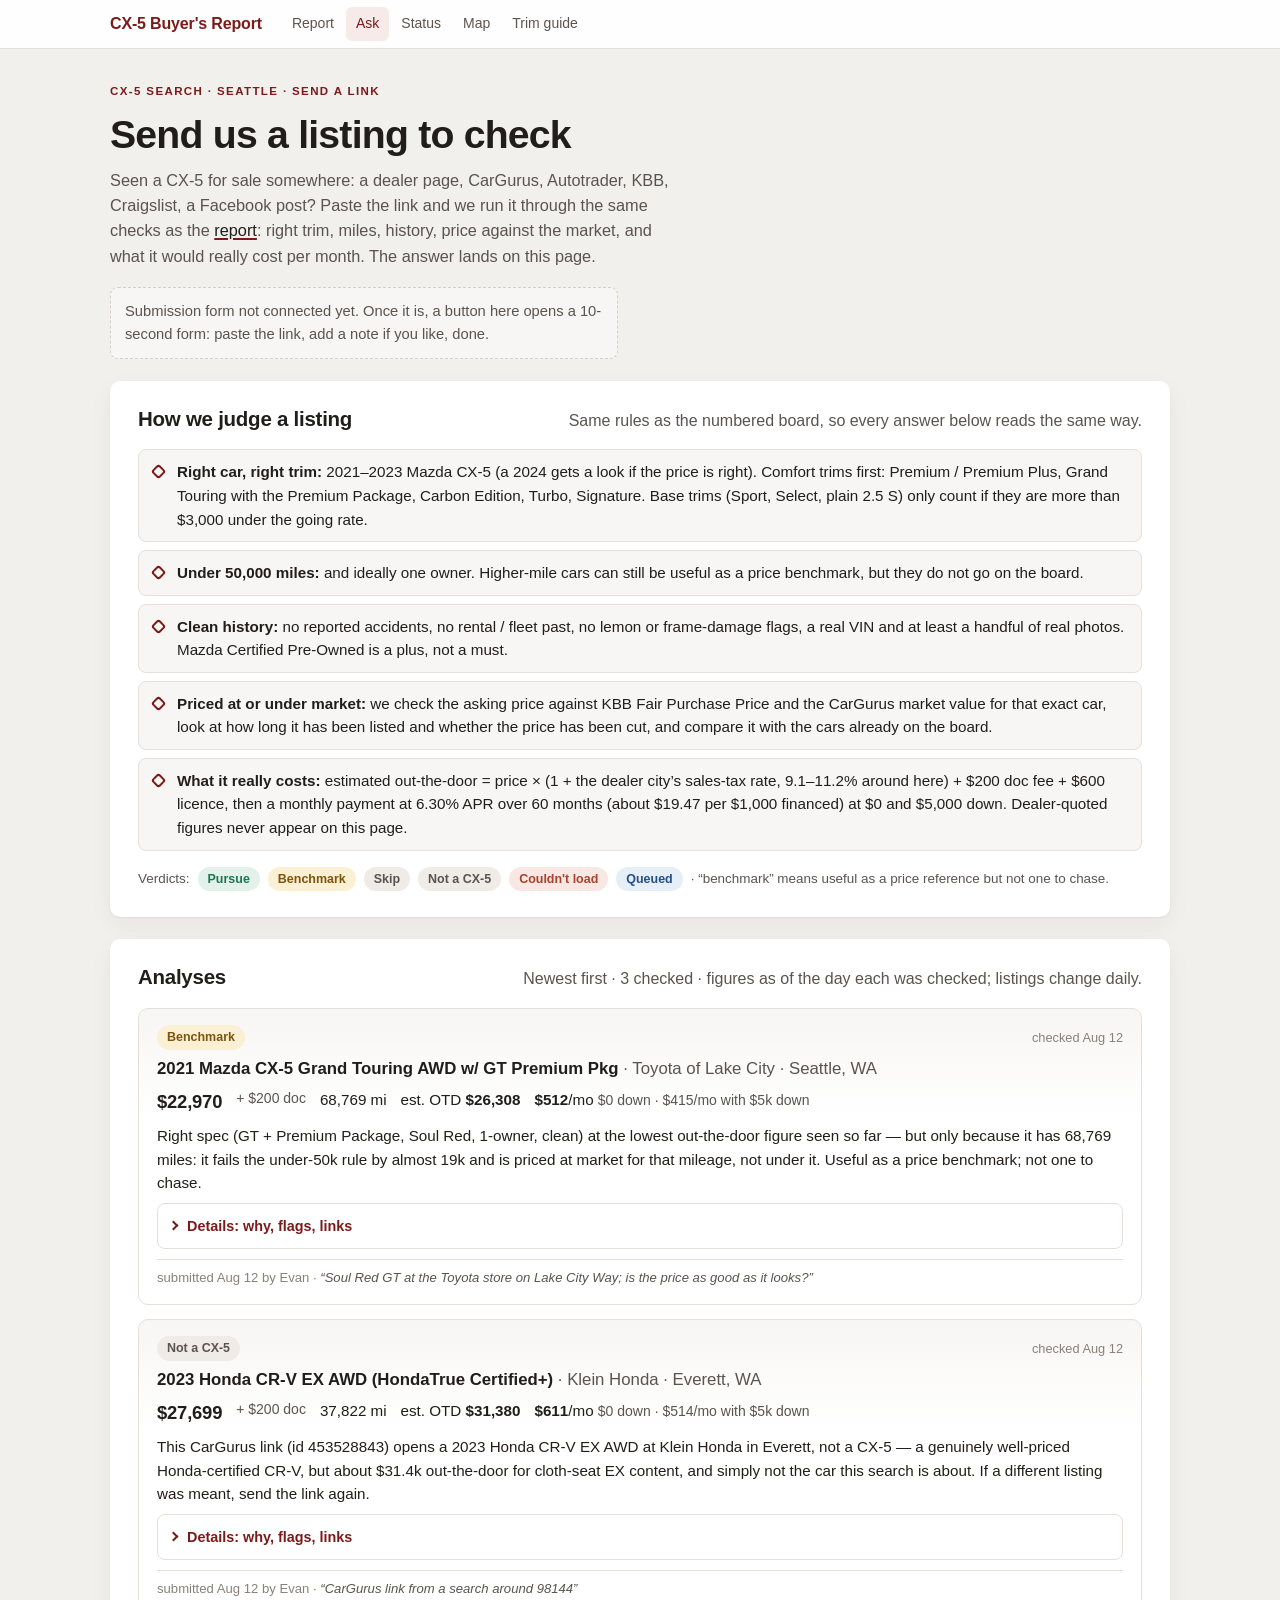
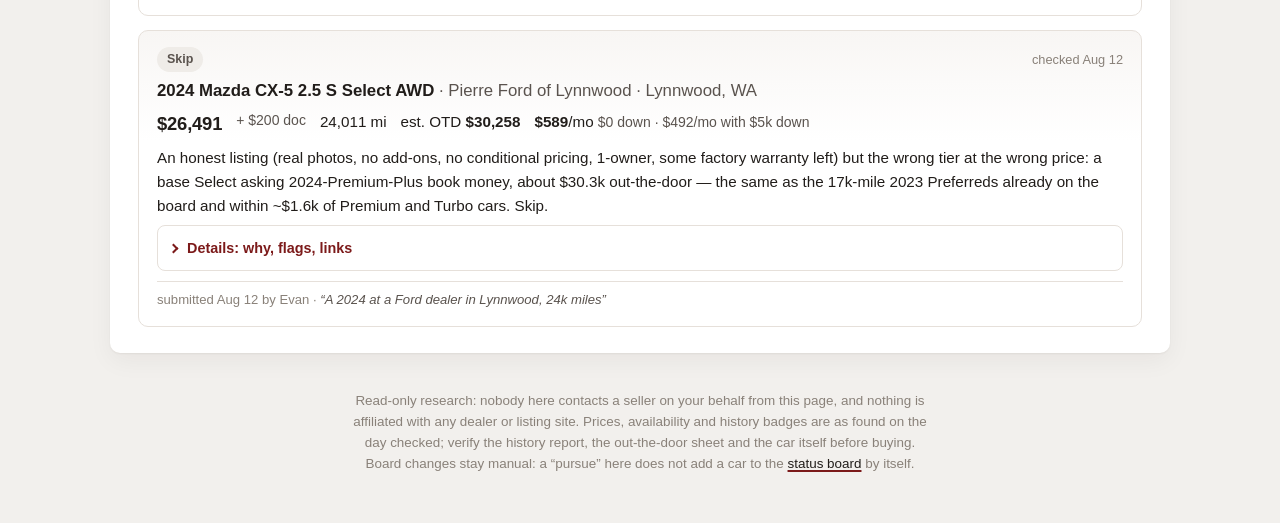
==== commit e37e4da3: "Ask page: opening moves and target OTDs stay off the public render Analyses in data/inbox.json keep " ====
--- a/ask.html
+++ b/ask.html
@@ -623,7 +623,7 @@
       <h3 class="ib-title">2021 Mazda CX-5 Grand Touring AWD w/ GT Premium Pkg<span class="sub"><span class="sep"> &#183; </span>Toyota of Lake City &#183; Seattle, WA</span></h3>
       <p class="ib-facts"><span class="p">$22,970</span> <span class="muted small">+ $200 doc</span> <span>68,769 mi</span> <span>est. OTD <strong>$26,308</strong></span> <span class="mo"><strong>$512</strong>/mo <span class="muted small">$0 down &#183; $415/mo with $5k down</span></span></p>
       <p class="ib-one">Right spec (GT + Premium Package, Soul Red, 1-owner, clean) at the lowest out-the-door figure seen so far &#8212; but only because it has 68,769 miles: it fails the under-50k rule by almost 19k and is priced at market for that mileage, not under it. Useful as a price benchmark; not one to chase.</p>
-      <details class="ib-more"><summary>Details: why, flags, opening move, links</summary><div class="ib-body"><div><h4>Why</h4><ul><li>Fails the mileage rule: 68,769 mi vs the 50,000 cap. The factory powertrain warranty (5 yr / 60k) is already gone, so any repair is out of pocket from day one; every car on the board still has 10&#8211;30k mi of powertrain coverage left.</li><li>Priced at market, not below it: KBB&#x27;s fair purchase price for this exact car and mileage is $23,390, so $22,970 is only about $420 under; CarGurus calls it a Good Deal at $635 under its market value. The big gap to the board&#x27;s 2021 GT numbers is almost entirely the extra miles.</li><li>Comparables say the same: CarMax has a 39k-mile 2021 GT for about $1,000 more (no-haggle), and #5 on the board (Kirkland, 2021 GT with the same Premium Package, 33k mi) is roughly $2,400 more on estimated OTD for half the miles and warranty remaining. Other 60&#8211;75k-mile 2021 GTs around Puget Sound list at $22.6k&#8211;$24.7k, so this one is mid-pack for its band.</li><li>The listing itself is clean: sale price $22,970 (was $23,780; two cuts in three weeks, 23 days listed), $200 doc fee disclosed as negotiable and at the WA cap, no add-on packages, 31 real photos, franchise dealer in Seattle proper (11.05% rate, so no tax edge).</li><li>History is claims-only so far: dealer says CARFAX 1-Owner / clean / local trade and CarGurus + KBB previews agree (1 owner, 0 accidents, not fleet or rental), but the full report would not load read-only. Registration state, service records and last odometer are unverified until someone sees the Carfax PDF.</li></ul></div><div><h4>Flags</h4><ul class="ib-flags"><li class="f-red">RED: 68,769 miles &#8212; fails the under-50k rule; factory powertrain warranty expired.</li><li class="f-yellow">YELLOW: history depth unverified (full Carfax not viewable read-only; 1-owner / clean rests on dealer claims + AutoCheck preview). Ask for the Carfax PDF: WA-only registration, personal use, service cadence.</li><li class="f-yellow">YELLOW: &#x27;LOW MILES&#x27; in the dealer blurb is boilerplate (it is high for a 2021); dealer CarGurus rating 3.3 stars on 3 reviews; &#x27;offers expire daily&#x27; language and a 3% card surcharge.</li><li class="f-green">GREEN: GT Premium Package (ventilated seats, HUD, heated wheel and rear seats), Soul Red, 1-owner / 0 accidents claimed, no add-ons, doc fee at cap and disclosed, 23 days + two cuts = some leverage, no open recalls for the 2021 CX-5.</li></ul></div><div><h4>Opening move</h4><p>None recommended while the 50k rule stands. If the rule is deliberately waived for budget reasons: one email to the internet desk asking for an itemized out-the-door sheet plus the Carfax PDF, opening at $21,500 selling (about $24,675 OTD; rationale: KBB range floor $22,190, out of powertrain warranty, 23 days with two cuts, a 65.8k-mile GT in Puyallup listed at $22,629) and walking away above $22,300 selling (about $25,565 OTD). Above that, #5, #6 and #10 on the board are better money. <span class="muted">(target OTD $24,675)</span></p></div><div><h4>Where it would slot vs. the board</h4><p>By estimated OTD ($26,308, $512/mo) it would sit first, about $1,000 under #10 Columbia 2023 Preferred ($27,346 est.) &#8212; but only because it carries roughly twice the miles of anything on the board. Not added; benchmark note only.</p></div><div><h4>Listing facts</h4><dl class="ib-dl"><dt>VIN &#183; stock</dt><dd>JM3KFBDM3M1490456 &#183; 70554A</dd><dt>Days listed</dt><dd>23 as of Aug 12</dd><dt>Price history</dt><dd>Jul 20 $23,780 <span class="muted small">(first listed)</span> &#8594; Jul 28 $22,995 &#8594; Aug 12 $22,970 <span class="muted small">(two cuts, &#8722;$810 in 3 weeks)</span></dd><dt>History</dt><dd>1 owner &#183; 0 accidents &#183; no rental / fleet flag &#183; 31 photos</dd><dt>Market check</dt><dd>CarGurus Good Deal ($635 under their market value) &#183; KBB fair purchase price $23,390 &#8594; asking is $420 under</dd><dt>OTD basis</dt><dd>est. at Seattle 11.05% + $200 doc + $600 licence (sale price $22,970; the dealer shows $23,170 with the doc fee folded in)</dd></dl></div><div class="ib-links"><a class="btn ghost" href="https://www.toyotaoflakecity.com/used-Seattle-2021-+-Mazda+CX+5-Grand+Touring++AWD-JM3KFBDM3M1490456" target="_blank" rel="noopener">Source listing</a><a class="btn ghost" href="https://www.cargurus.com/Cars/listing/453870986" target="_blank" rel="noopener">CarGurus</a><a class="btn ghost" href="https://www.kbb.com/cars-for-sale/vehicle/786080902" target="_blank" rel="noopener">KBB</a></div></div></details>
+      <details class="ib-more"><summary>Details: why, flags, links</summary><div class="ib-body"><div><h4>Why</h4><ul><li>Fails the mileage rule: 68,769 mi vs the 50,000 cap. The factory powertrain warranty (5 yr / 60k) is already gone, so any repair is out of pocket from day one; every car on the board still has 10&#8211;30k mi of powertrain coverage left.</li><li>Priced at market, not below it: KBB&#x27;s fair purchase price for this exact car and mileage is $23,390, so $22,970 is only about $420 under; CarGurus calls it a Good Deal at $635 under its market value. The big gap to the board&#x27;s 2021 GT numbers is almost entirely the extra miles.</li><li>Comparables say the same: CarMax has a 39k-mile 2021 GT for about $1,000 more (no-haggle), and #5 on the board (Kirkland, 2021 GT with the same Premium Package, 33k mi) is roughly $2,400 more on estimated OTD for half the miles and warranty remaining. Other 60&#8211;75k-mile 2021 GTs around Puget Sound list at $22.6k&#8211;$24.7k, so this one is mid-pack for its band.</li><li>The listing itself is clean: sale price $22,970 (was $23,780; two cuts in three weeks, 23 days listed), $200 doc fee disclosed as negotiable and at the WA cap, no add-on packages, 31 real photos, franchise dealer in Seattle proper (11.05% rate, so no tax edge).</li><li>History is claims-only so far: dealer says CARFAX 1-Owner / clean / local trade and CarGurus + KBB previews agree (1 owner, 0 accidents, not fleet or rental), but the full report would not load read-only. Registration state, service records and last odometer are unverified until someone sees the Carfax PDF.</li></ul></div><div><h4>Flags</h4><ul class="ib-flags"><li class="f-red">RED: 68,769 miles &#8212; fails the under-50k rule; factory powertrain warranty expired.</li><li class="f-yellow">YELLOW: history depth unverified (full Carfax not viewable read-only; 1-owner / clean rests on dealer claims + AutoCheck preview). Ask for the Carfax PDF: WA-only registration, personal use, service cadence.</li><li class="f-yellow">YELLOW: &#x27;LOW MILES&#x27; in the dealer blurb is boilerplate (it is high for a 2021); dealer CarGurus rating 3.3 stars on 3 reviews; &#x27;offers expire daily&#x27; language and a 3% card surcharge.</li><li class="f-green">GREEN: GT Premium Package (ventilated seats, HUD, heated wheel and rear seats), Soul Red, 1-owner / 0 accidents claimed, no add-ons, doc fee at cap and disclosed, 23 days + two cuts = some leverage, no open recalls for the 2021 CX-5.</li></ul></div><div><h4>Where it would slot vs. the board</h4><p>By estimated OTD ($26,308, $512/mo) it would sit first, about $1,000 under #10 Columbia 2023 Preferred ($27,346 est.) &#8212; but only because it carries roughly twice the miles of anything on the board. Not added; benchmark note only.</p></div><div><h4>Listing facts</h4><dl class="ib-dl"><dt>VIN &#183; stock</dt><dd>JM3KFBDM3M1490456 &#183; 70554A</dd><dt>Days listed</dt><dd>23 as of Aug 12</dd><dt>Price history</dt><dd>Jul 20 $23,780 <span class="muted small">(first listed)</span> &#8594; Jul 28 $22,995 &#8594; Aug 12 $22,970 <span class="muted small">(two cuts, &#8722;$810 in 3 weeks)</span></dd><dt>History</dt><dd>1 owner &#183; 0 accidents &#183; no rental / fleet flag &#183; 31 photos</dd><dt>Market check</dt><dd>CarGurus Good Deal ($635 under their market value) &#183; KBB fair purchase price $23,390 &#8594; asking is $420 under</dd><dt>OTD basis</dt><dd>est. at Seattle 11.05% + $200 doc + $600 licence (sale price $22,970; the dealer shows $23,170 with the doc fee folded in)</dd></dl></div><div class="ib-links"><a class="btn ghost" href="https://www.toyotaoflakecity.com/used-Seattle-2021-+-Mazda+CX+5-Grand+Touring++AWD-JM3KFBDM3M1490456" target="_blank" rel="noopener">Source listing</a><a class="btn ghost" href="https://www.cargurus.com/Cars/listing/453870986" target="_blank" rel="noopener">CarGurus</a><a class="btn ghost" href="https://www.kbb.com/cars-for-sale/vehicle/786080902" target="_blank" rel="noopener">KBB</a></div></div></details>
       <footer class="ib-foot">submitted Aug 12 by Evan &#183; <q>Soul Red GT at the Toyota store on Lake City Way; is the price as good as it looks?</q></footer>
     </article>
     <article class="ib is-nota5" id="a-5a65d3a5">
@@ -631,7 +631,7 @@
       <h3 class="ib-title">2023 Honda CR-V EX AWD (HondaTrue Certified+)<span class="sub"><span class="sep"> &#183; </span>Klein Honda &#183; Everett, WA</span></h3>
       <p class="ib-facts"><span class="p">$27,699</span> <span class="muted small">+ $200 doc</span> <span>37,822 mi</span> <span>est. OTD <strong>$31,380</strong></span> <span class="mo"><strong>$611</strong>/mo <span class="muted small">$0 down &#183; $514/mo with $5k down</span></span></p>
       <p class="ib-one">This CarGurus link (id 453528843) opens a 2023 Honda CR-V EX AWD at Klein Honda in Everett, not a CX-5 &#8212; a genuinely well-priced Honda-certified CR-V, but about $31.4k out-the-door for cloth-seat EX content, and simply not the car this search is about. If a different listing was meant, send the link again.</p>
-      <details class="ib-more"><summary>Details: why, flags, opening move, links</summary><div class="ib-body"><div><h4>Why</h4><ul><li>Identity check: both forms of the link resolve to the same vehicle &#8212; 2023 Honda CR-V EX AWD, VIN 2HKRS4H49PH435662, stock 17614PX. There is no CX-5 behind this id, so either the link was mis-pasted from a search page or it is a deliberate cross-shop.</li><li>As a CR-V it is a good listing: Honda-certified (Certified+: powertrain to 7 yr / 100k, non-powertrain extended to 5 yr / 60k, which matters at 37.8k mi), 1 owner, 0 accidents, not fleet or rental, 32 photos, franchise dealer rated 5.0, CarGurus Great Deal at $2,219 under its market value, KBB fair purchase price $29,600.</li><li>Two public prices $1,150 apart: CarGurus shows $27,899 all-in ($27,699 + $200 doc, one $300 cut) while the KBB / Autotrader feed shows $29,049 for the same VIN, including a $450 raise on Jul 31. Anyone contacting the store needs the CarGurus number confirmed in writing first.</li><li>Content vs. the CX-5 board: the EX is Honda&#x27;s mid trim &#8212; heated cloth seats, moonroof, 7-inch screen, no leather, no ventilated seats, no power liftgate &#8212; so it sits below even a CX-5 Preferred on the comfort list, at more money than most of the board.</li><li>Cost: about $31,380 est. OTD and $611/mo at $0 down (Everett&#x27;s 10.4% rate saves ~$180 vs Seattle). That is CarMax-Premium money on this board.</li></ul></div><div><h4>Flags</h4><ul class="ib-flags"><li class="f-red">RED (scope): not a Mazda CX-5; cloth EX trim is below the comfort bar (no leather, no ventilated seats, no power liftgate).</li><li class="f-yellow">YELLOW: two public prices $1,150 apart (CarGurus $27,899 all-in vs KBB / Autotrader $29,049), with a $450 raise in the feed on Jul 31 &#8212; pin the number in writing before any visit.</li><li class="f-yellow">YELLOW: 1.5-litre turbo + CVT powertrain vs the CX-5&#x27;s simpler non-turbo 2.5 / 6-speed automatic that this search chose on purpose.</li><li class="f-green">GREEN: Honda Certified+ with long powertrain coverage, 1-owner, 0 accidents, 32 photos, franchise dealer, Great Deal $2.2k under market, 27 days listed with a cut.</li></ul></div><div><h4>Opening move</h4><p>Nothing to do for the CX-5 search. Only if a CR-V lane is being opened on purpose: one email asking Klein&#x27;s internet desk to confirm the $27,899 CarGurus all-in price on an itemized out-the-door sheet, targeting $27,000 selling (about $30,600 OTD) and walking away at the CarGurus price (about $31,380 OTD); rationale: KBB fair price $29,600 less a typical certified spread, 27 days listed, comparable CX-5s on the board under $29k OTD. <span class="muted">(target OTD $30,600)</span></p></div><div><h4>Where it would slot vs. the board</h4><p>By estimated OTD ($31,380) it would land 14th of 17 &#8212; dearer than every negotiable CX-5 on the board except #1 Puyallup Turbo ($31,823 est.), the CarMax benchmark #15 ($31,878) and #14 Rodland Premium &#8212; for less equipment than a Preferred. Not added; the sweeps stay Mazda-only.</p></div><div><h4>Listing facts</h4><dl class="ib-dl"><dt>VIN &#183; stock</dt><dd>2HKRS4H49PH435662 &#183; 17614PX</dd><dt>Days listed</dt><dd>27 as of Aug 12</dd><dt>Price history</dt><dd>$27,999 <span class="muted small">(earlier CarGurus price ($28,199 shown with doc fee))</span> &#8594; Aug 12 $27,699 <span class="muted small">(CarGurus now ($27,899 with doc); the KBB / Autotrader feed shows $28,849 for the same VIN, $1,150 higher)</span></dd><dt>History</dt><dd>1 owner &#183; 0 accidents &#183; no rental / fleet flag &#183; HondaTrue Certified+ (7 yr / 100k powertrain) &#183; 32 photos</dd><dt>Market check</dt><dd>CarGurus Great Deal ($2,219 under their market value) &#183; KBB fair purchase price $29,600 &#8594; asking is $1,901 under</dd><dt>OTD basis</dt><dd>est. at Everett 10.4% + $200 doc + $600 licence on the CarGurus $27,699 price; at the KBB-feed price ($28,849) it would be about $32,650</dd></dl></div><div class="ib-links"><a class="btn ghost" href="https://www.cargurus.com/details/453528843" target="_blank" rel="noopener">Source listing</a><a class="btn ghost" href="https://www.cargurus.com/Cars/listing/453528843" target="_blank" rel="noopener">CarGurus</a><a class="btn ghost" href="https://www.kbb.com/cars-for-sale/vehicle/785703255" target="_blank" rel="noopener">KBB</a></div></div></details>
+      <details class="ib-more"><summary>Details: why, flags, links</summary><div class="ib-body"><div><h4>Why</h4><ul><li>Identity check: both forms of the link resolve to the same vehicle &#8212; 2023 Honda CR-V EX AWD, VIN 2HKRS4H49PH435662, stock 17614PX. There is no CX-5 behind this id, so either the link was mis-pasted from a search page or it is a deliberate cross-shop.</li><li>As a CR-V it is a good listing: Honda-certified (Certified+: powertrain to 7 yr / 100k, non-powertrain extended to 5 yr / 60k, which matters at 37.8k mi), 1 owner, 0 accidents, not fleet or rental, 32 photos, franchise dealer rated 5.0, CarGurus Great Deal at $2,219 under its market value, KBB fair purchase price $29,600.</li><li>Two public prices $1,150 apart: CarGurus shows $27,899 all-in ($27,699 + $200 doc, one $300 cut) while the KBB / Autotrader feed shows $29,049 for the same VIN, including a $450 raise on Jul 31. Anyone contacting the store needs the CarGurus number confirmed in writing first.</li><li>Content vs. the CX-5 board: the EX is Honda&#x27;s mid trim &#8212; heated cloth seats, moonroof, 7-inch screen, no leather, no ventilated seats, no power liftgate &#8212; so it sits below even a CX-5 Preferred on the comfort list, at more money than most of the board.</li><li>Cost: about $31,380 est. OTD and $611/mo at $0 down (Everett&#x27;s 10.4% rate saves ~$180 vs Seattle). That is CarMax-Premium money on this board.</li></ul></div><div><h4>Flags</h4><ul class="ib-flags"><li class="f-red">RED (scope): not a Mazda CX-5; cloth EX trim is below the comfort bar (no leather, no ventilated seats, no power liftgate).</li><li class="f-yellow">YELLOW: two public prices $1,150 apart (CarGurus $27,899 all-in vs KBB / Autotrader $29,049), with a $450 raise in the feed on Jul 31 &#8212; pin the number in writing before any visit.</li><li class="f-yellow">YELLOW: 1.5-litre turbo + CVT powertrain vs the CX-5&#x27;s simpler non-turbo 2.5 / 6-speed automatic that this search chose on purpose.</li><li class="f-green">GREEN: Honda Certified+ with long powertrain coverage, 1-owner, 0 accidents, 32 photos, franchise dealer, Great Deal $2.2k under market, 27 days listed with a cut.</li></ul></div><div><h4>Where it would slot vs. the board</h4><p>By estimated OTD ($31,380) it would land 14th of 17 &#8212; dearer than every negotiable CX-5 on the board except #1 Puyallup Turbo ($31,823 est.), the CarMax benchmark #15 ($31,878) and #14 Rodland Premium &#8212; for less equipment than a Preferred. Not added; the sweeps stay Mazda-only.</p></div><div><h4>Listing facts</h4><dl class="ib-dl"><dt>VIN &#183; stock</dt><dd>2HKRS4H49PH435662 &#183; 17614PX</dd><dt>Days listed</dt><dd>27 as of Aug 12</dd><dt>Price history</dt><dd>$27,999 <span class="muted small">(earlier CarGurus price ($28,199 shown with doc fee))</span> &#8594; Aug 12 $27,699 <span class="muted small">(CarGurus now ($27,899 with doc); the KBB / Autotrader feed shows $28,849 for the same VIN, $1,150 higher)</span></dd><dt>History</dt><dd>1 owner &#183; 0 accidents &#183; no rental / fleet flag &#183; HondaTrue Certified+ (7 yr / 100k powertrain) &#183; 32 photos</dd><dt>Market check</dt><dd>CarGurus Great Deal ($2,219 under their market value) &#183; KBB fair purchase price $29,600 &#8594; asking is $1,901 under</dd><dt>OTD basis</dt><dd>est. at Everett 10.4% + $200 doc + $600 licence on the CarGurus $27,699 price; at the KBB-feed price ($28,849) it would be about $32,650</dd></dl></div><div class="ib-links"><a class="btn ghost" href="https://www.cargurus.com/details/453528843" target="_blank" rel="noopener">Source listing</a><a class="btn ghost" href="https://www.cargurus.com/Cars/listing/453528843" target="_blank" rel="noopener">CarGurus</a><a class="btn ghost" href="https://www.kbb.com/cars-for-sale/vehicle/785703255" target="_blank" rel="noopener">KBB</a></div></div></details>
       <footer class="ib-foot">submitted Aug 12 by Evan &#183; <q>CarGurus link from a search around 98144</q></footer>
     </article>
     <article class="ib is-skip" id="a-2f5bb120">
@@ -639,7 +639,7 @@
       <h3 class="ib-title">2024 Mazda CX-5 2.5 S Select AWD<span class="sub"><span class="sep"> &#183; </span>Pierre Ford of Lynnwood &#183; Lynnwood, WA</span></h3>
       <p class="ib-facts"><span class="p">$26,491</span> <span class="muted small">+ $200 doc</span> <span>24,011 mi</span> <span>est. OTD <strong>$30,258</strong></span> <span class="mo"><strong>$589</strong>/mo <span class="muted small">$0 down &#183; $492/mo with $5k down</span></span></p>
       <p class="ib-one">An honest listing (real photos, no add-ons, no conditional pricing, 1-owner, some factory warranty left) but the wrong tier at the wrong price: a base Select asking 2024-Premium-Plus book money, about $30.3k out-the-door &#8212; the same as the 17k-mile 2023 Preferreds already on the board and within ~$1.6k of Premium and Turbo cars. Skip.</p>
-      <details class="ib-more"><summary>Details: why, flags, opening move, links</summary><div class="ib-body"><div><h4>Why</h4><ul><li>Fails the trim rule: Select is the 2024 base tier &#8212; leatherette, heated front seats, wireless CarPlay, radar cruise, but no ventilated seats, no Bose, no HUD, no moonroof, no power liftgate, no leather. The board only admits a Select at $3,000+ under market, and this one is over it.</li><li>Priced over book: $26,491 is $1,321 over KBB&#x27;s fair purchase price for this exact car ($25,170, range $23,170&#8211;$27,170) and $2,691 over KBB&#x27;s national 2024 Select figure ($23,800); the asking price equals KBB&#x27;s number for a 2024 Premium Plus ($26,500). CarGurus disagrees and calls it a Good Deal at $651 under its market value &#8212; the outlier signal, with 0 saves.</li><li>Sticky pricing: 31&#8211;32 days listed with a net change of about &#8722;$110 (it went up $200 before coming down $110). Local 2024 Selects undercut it: Rairdon Monroe $24,090 / 35k mi (CarGurus Great Deal), West Hills Bremerton $27,299 with only 14.8k mi; a 2024 Carbon Edition with leather and Bose in Burlington lists at $25,499.</li><li>Against the board at ~$30.3k est. OTD: same money as #12 Lee Johnson 2023 Preferred with Mazda CPO ($30,059), #20 / #8 Royal Moore 2023 Preferreds with 17k mi ($30,278 / $30,472) &#8212; all one tier above Select &#8212; and only ~$1.6k under #1 Puyallup 2023 Turbo ($31,823) and the CarMax Premium benchmark #15 ($31,878).</li><li>What the 2024 actually buys over the board&#x27;s 2023s: one model year, roughly a year / 12k mi of remaining bumper-to-bumper warranty (powertrain to ~2029), wireless CarPlay and Soul Red. Worth a few hundred dollars, not a $2.7k premium over Select book. &#x27;Ford Blue Certified&#x27; is a 90-day / 4,000-mi dealer wrapper with a 14-day return, not Mazda CPO.</li></ul></div><div><h4>Flags</h4><ul class="ib-flags"><li class="f-red">RED (rule): Select trim with none of the comfort items; the playbook only admits a Select at $3k+ under market and this one is about $1.3k over KBB&#x27;s figure for the car.</li><li class="f-yellow">YELLOW: pricing sticky and optimistic &#8212; a month listed, net &#8722;$110; +$1.3k vs KBB for this VIN, +$2.7k vs the national Select figure; CarGurus &#x27;Good Deal / Hot seller&#x27; with 0 saves is the outlier.</li><li class="f-yellow">YELLOW: history depth unverified &#8212; full Carfax would not load read-only; 1-owner / 0 accidents rest on AutoCheck + the Carfax 1-Owner badge; rental / lease use, registration state and Mazda in-service date unknown (many used 2024s are ex-rental or ex-loaner; CarGurus says not fleet / rental here, but get the PDF).</li><li class="f-yellow">YELLOW: off-brand unit at a Ford store rated 2.75 stars on CarGurus (12 reviews); Lynnwood&#x27;s 11.2% is the highest rate on the board (no tax edge).</li><li class="f-green">GREEN: clean, unconditional price stack (price + $200 doc, no add-ons, no finance or trade conditions); 32 photos + video; Soul Red; factory bumper-to-bumper still alive and powertrain to ~2029; 14-day / 1,000-mi return; no open recalls for the 2024 CX-5.</li></ul></div><div><h4>Opening move</h4><p>Not recommended. If someone wants to test it anyway (email only): ask the internet desk for an itemized out-the-door sheet (selling / doc / tax at 11.2% / licence, confirmation of zero add-ons) plus the Carfax PDF and the Mazda in-service date; open at $24,300 selling (about $27,822 OTD; rationale: CarGurus market value $27,342 less the $3k Select discount the board requires, Rairdon Monroe&#x27;s 2024 Select at $24,090, KBB national Select $23,800, a month listed with no real cut) and walk away above $25,200 selling (about $28,822 OTD, KBB&#x27;s figure for this VIN). Above that, #10 / #5 / #6 are cheaper out-the-door and #12 / #20 / #8 are more car for the same money. <span class="muted">(target OTD $27,822)</span></p></div><div><h4>Where it would slot vs. the board</h4><p>8th of 17 by estimated OTD ($30,258, $589/mo): between #12 Lee Johnson 2023 Preferred CPO ($30,059) and #20 Royal Moore 2023 Preferred 17k mi ($30,278) &#8212; 2023-Preferred money for a 2024 Select. By value it sits in the bottom third of the board. Not added; kept as a &#x27;what a 2024 Select costs locally&#x27; benchmark alongside Rairdon Monroe&#x27;s $24,090 unit.</p></div><div><h4>Listing facts</h4><dl class="ib-dl"><dt>VIN &#183; stock</dt><dd>JM3KFBBL6R0513672 &#183; H260345A</dd><dt>Days listed</dt><dd>32 as of Aug 12</dd><dt>Price history</dt><dd>Jul 11 $26,401 <span class="muted small">(into inventory; $26,601 shown with doc)</span> &#8594; Jul 25 $26,601 <span class="muted small">($26,801 with doc (a $200 raise))</span> &#8594; Aug 12 $26,491 <span class="muted small">($26,691 with doc; net movement in a month about &#8722;$110)</span></dd><dt>History</dt><dd>1 owner &#183; 0 accidents &#183; no rental / fleet flag &#183; Ford Blue Certified (90-day / 4,000-mi dealer warranty; not Mazda CPO) &#183; 32 photos</dd><dt>Market check</dt><dd>CarGurus Good Deal ($651 under their market value) &#183; KBB fair purchase price $25,170 &#8594; asking is $1,321 over</dd><dt>OTD basis</dt><dd>est. at Lynnwood 11.2% + $200 doc + $600 licence on the $26,491 &#x27;Pierre Price&#x27; (the site shows $26,691 with the doc fee folded in)</dd></dl></div><div class="ib-links"><a class="btn ghost" href="https://www.pierrefordoflynnwood.com/used/Mazda/2024-Mazda-CX-5-5667f5d3ac181a15172eb39561fa142f.htm" target="_blank" rel="noopener">Source listing</a><a class="btn ghost" href="https://www.cargurus.com/Cars/listing/453275837" target="_blank" rel="noopener">CarGurus</a><a class="btn ghost" href="https://www.kbb.com/cars-for-sale/vehicle/785445539" target="_blank" rel="noopener">KBB</a></div></div></details>
+      <details class="ib-more"><summary>Details: why, flags, links</summary><div class="ib-body"><div><h4>Why</h4><ul><li>Fails the trim rule: Select is the 2024 base tier &#8212; leatherette, heated front seats, wireless CarPlay, radar cruise, but no ventilated seats, no Bose, no HUD, no moonroof, no power liftgate, no leather. The board only admits a Select at $3,000+ under market, and this one is over it.</li><li>Priced over book: $26,491 is $1,321 over KBB&#x27;s fair purchase price for this exact car ($25,170, range $23,170&#8211;$27,170) and $2,691 over KBB&#x27;s national 2024 Select figure ($23,800); the asking price equals KBB&#x27;s number for a 2024 Premium Plus ($26,500). CarGurus disagrees and calls it a Good Deal at $651 under its market value &#8212; the outlier signal, with 0 saves.</li><li>Sticky pricing: 31&#8211;32 days listed with a net change of about &#8722;$110 (it went up $200 before coming down $110). Local 2024 Selects undercut it: Rairdon Monroe $24,090 / 35k mi (CarGurus Great Deal), West Hills Bremerton $27,299 with only 14.8k mi; a 2024 Carbon Edition with leather and Bose in Burlington lists at $25,499.</li><li>Against the board at ~$30.3k est. OTD: same money as #12 Lee Johnson 2023 Preferred with Mazda CPO ($30,059), #20 / #8 Royal Moore 2023 Preferreds with 17k mi ($30,278 / $30,472) &#8212; all one tier above Select &#8212; and only ~$1.6k under #1 Puyallup 2023 Turbo ($31,823) and the CarMax Premium benchmark #15 ($31,878).</li><li>What the 2024 actually buys over the board&#x27;s 2023s: one model year, roughly a year / 12k mi of remaining bumper-to-bumper warranty (powertrain to ~2029), wireless CarPlay and Soul Red. Worth a few hundred dollars, not a $2.7k premium over Select book. &#x27;Ford Blue Certified&#x27; is a 90-day / 4,000-mi dealer wrapper with a 14-day return, not Mazda CPO.</li></ul></div><div><h4>Flags</h4><ul class="ib-flags"><li class="f-red">RED (rule): Select trim with none of the comfort items; the playbook only admits a Select at $3k+ under market and this one is about $1.3k over KBB&#x27;s figure for the car.</li><li class="f-yellow">YELLOW: pricing sticky and optimistic &#8212; a month listed, net &#8722;$110; +$1.3k vs KBB for this VIN, +$2.7k vs the national Select figure; CarGurus &#x27;Good Deal / Hot seller&#x27; with 0 saves is the outlier.</li><li class="f-yellow">YELLOW: history depth unverified &#8212; full Carfax would not load read-only; 1-owner / 0 accidents rest on AutoCheck + the Carfax 1-Owner badge; rental / lease use, registration state and Mazda in-service date unknown (many used 2024s are ex-rental or ex-loaner; CarGurus says not fleet / rental here, but get the PDF).</li><li class="f-yellow">YELLOW: off-brand unit at a Ford store rated 2.75 stars on CarGurus (12 reviews); Lynnwood&#x27;s 11.2% is the highest rate on the board (no tax edge).</li><li class="f-green">GREEN: clean, unconditional price stack (price + $200 doc, no add-ons, no finance or trade conditions); 32 photos + video; Soul Red; factory bumper-to-bumper still alive and powertrain to ~2029; 14-day / 1,000-mi return; no open recalls for the 2024 CX-5.</li></ul></div><div><h4>Where it would slot vs. the board</h4><p>8th of 17 by estimated OTD ($30,258, $589/mo): between #12 Lee Johnson 2023 Preferred CPO ($30,059) and #20 Royal Moore 2023 Preferred 17k mi ($30,278) &#8212; 2023-Preferred money for a 2024 Select. By value it sits in the bottom third of the board. Not added; kept as a &#x27;what a 2024 Select costs locally&#x27; benchmark alongside Rairdon Monroe&#x27;s $24,090 unit.</p></div><div><h4>Listing facts</h4><dl class="ib-dl"><dt>VIN &#183; stock</dt><dd>JM3KFBBL6R0513672 &#183; H260345A</dd><dt>Days listed</dt><dd>32 as of Aug 12</dd><dt>Price history</dt><dd>Jul 11 $26,401 <span class="muted small">(into inventory; $26,601 shown with doc)</span> &#8594; Jul 25 $26,601 <span class="muted small">($26,801 with doc (a $200 raise))</span> &#8594; Aug 12 $26,491 <span class="muted small">($26,691 with doc; net movement in a month about &#8722;$110)</span></dd><dt>History</dt><dd>1 owner &#183; 0 accidents &#183; no rental / fleet flag &#183; Ford Blue Certified (90-day / 4,000-mi dealer warranty; not Mazda CPO) &#183; 32 photos</dd><dt>Market check</dt><dd>CarGurus Good Deal ($651 under their market value) &#183; KBB fair purchase price $25,170 &#8594; asking is $1,321 over</dd><dt>OTD basis</dt><dd>est. at Lynnwood 11.2% + $200 doc + $600 licence on the $26,491 &#x27;Pierre Price&#x27; (the site shows $26,691 with the doc fee folded in)</dd></dl></div><div class="ib-links"><a class="btn ghost" href="https://www.pierrefordoflynnwood.com/used/Mazda/2024-Mazda-CX-5-5667f5d3ac181a15172eb39561fa142f.htm" target="_blank" rel="noopener">Source listing</a><a class="btn ghost" href="https://www.cargurus.com/Cars/listing/453275837" target="_blank" rel="noopener">CarGurus</a><a class="btn ghost" href="https://www.kbb.com/cars-for-sale/vehicle/785445539" target="_blank" rel="noopener">KBB</a></div></div></details>
       <footer class="ib-foot">submitted Aug 12 by Evan &#183; <q>A 2024 at a Ford dealer in Lynnwood, 24k miles</q></footer>
     </article>
   </div>
